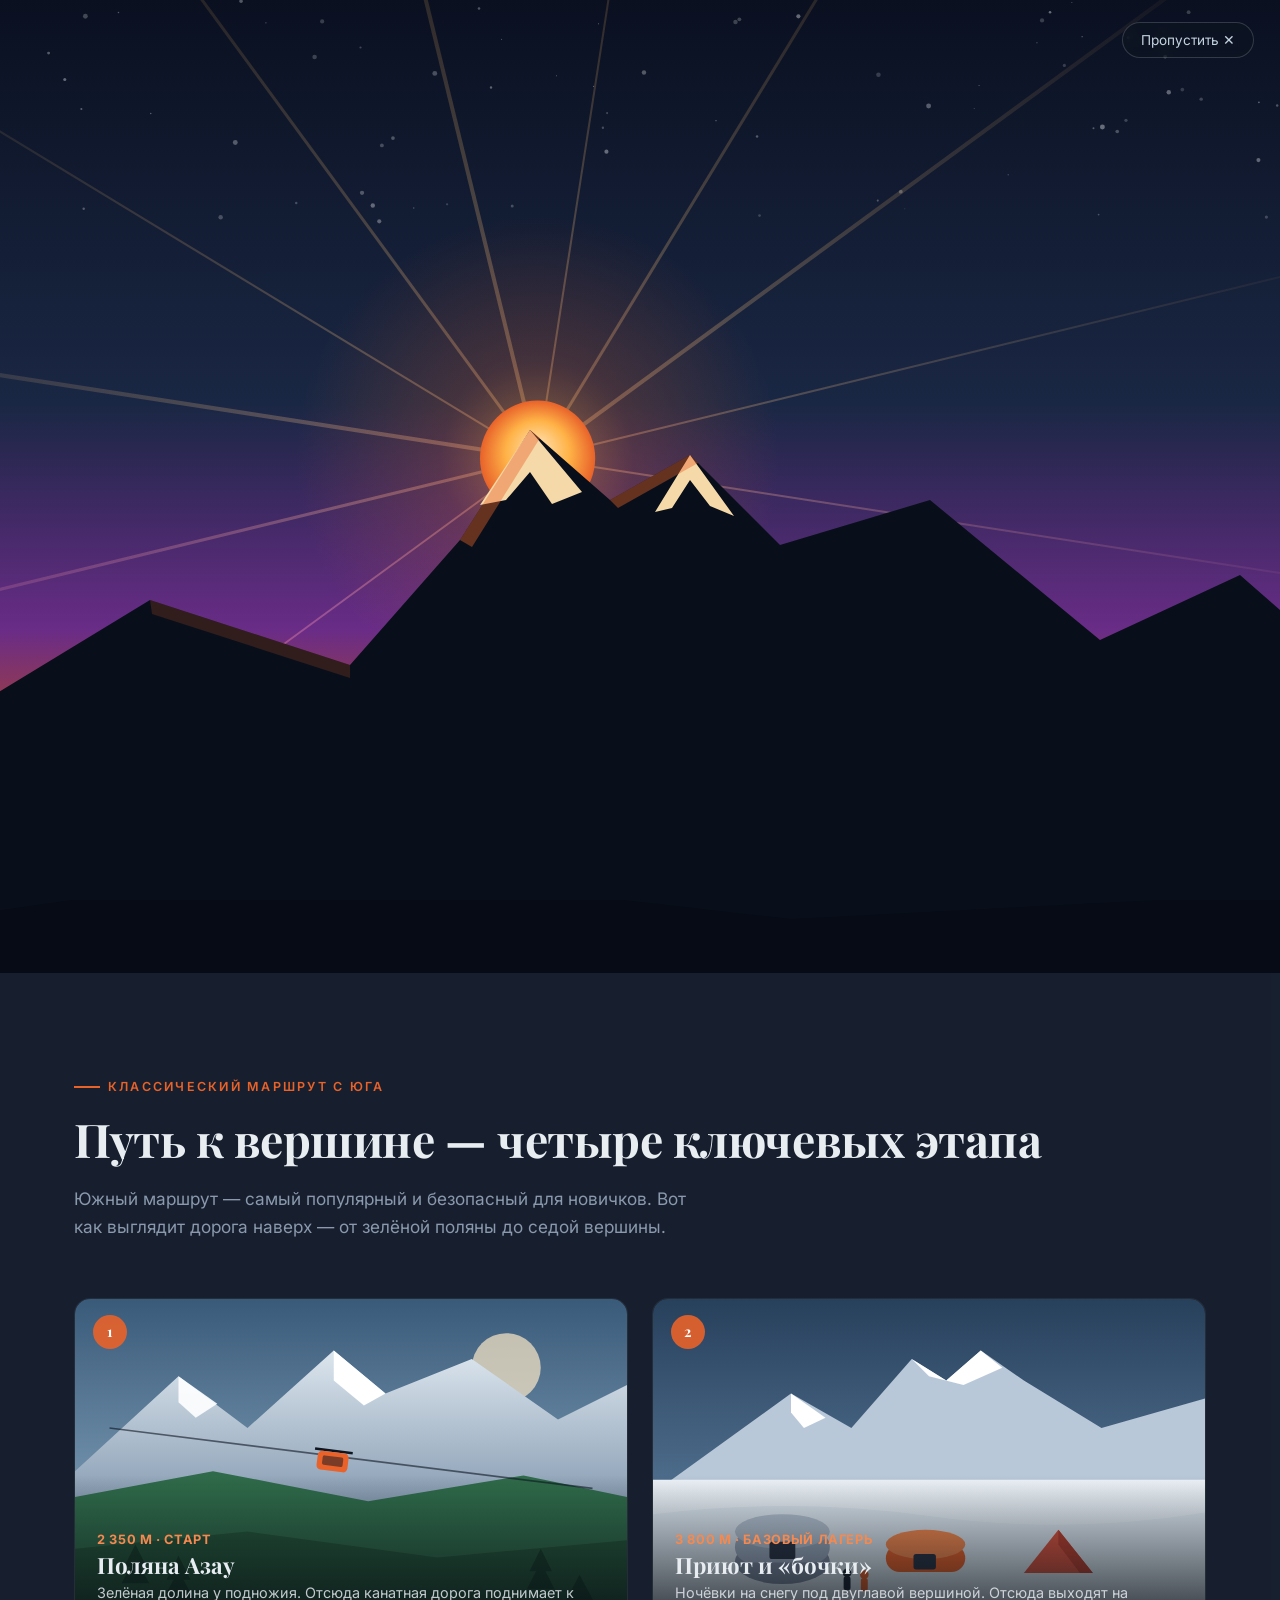
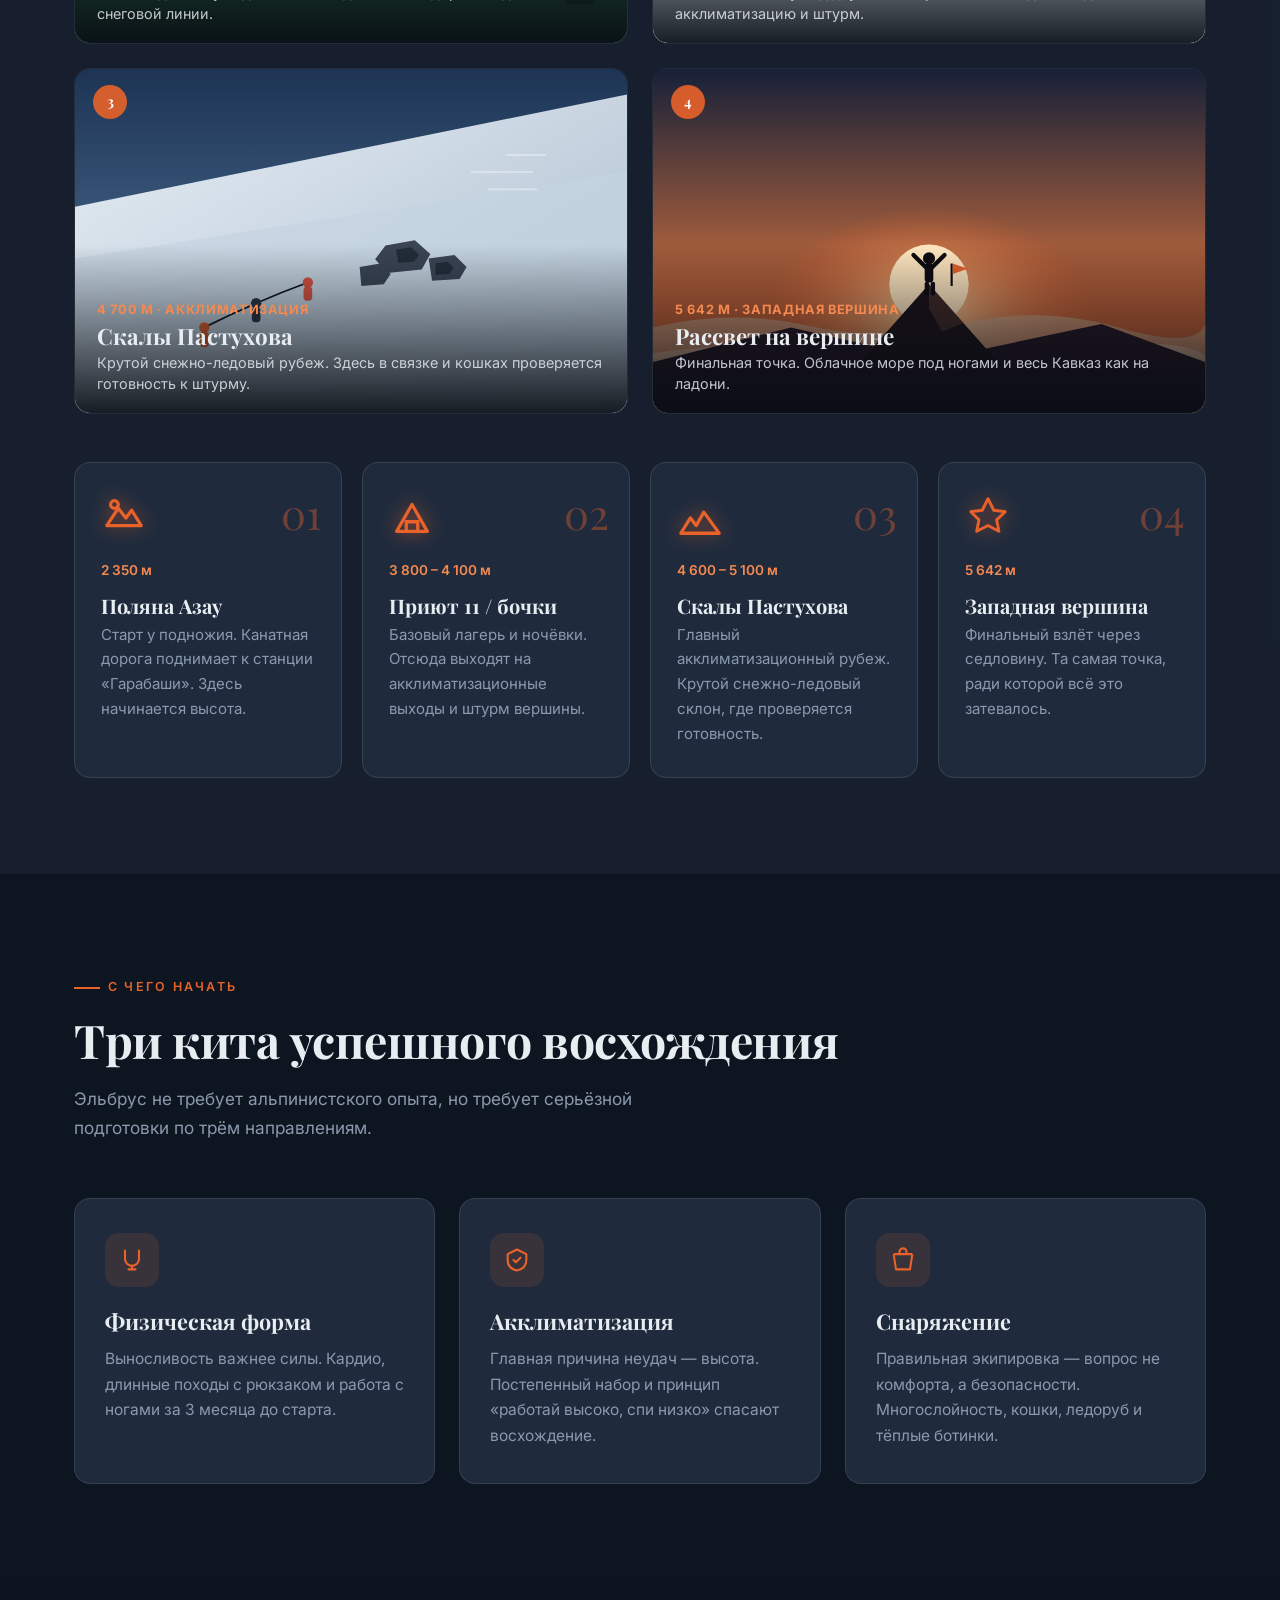
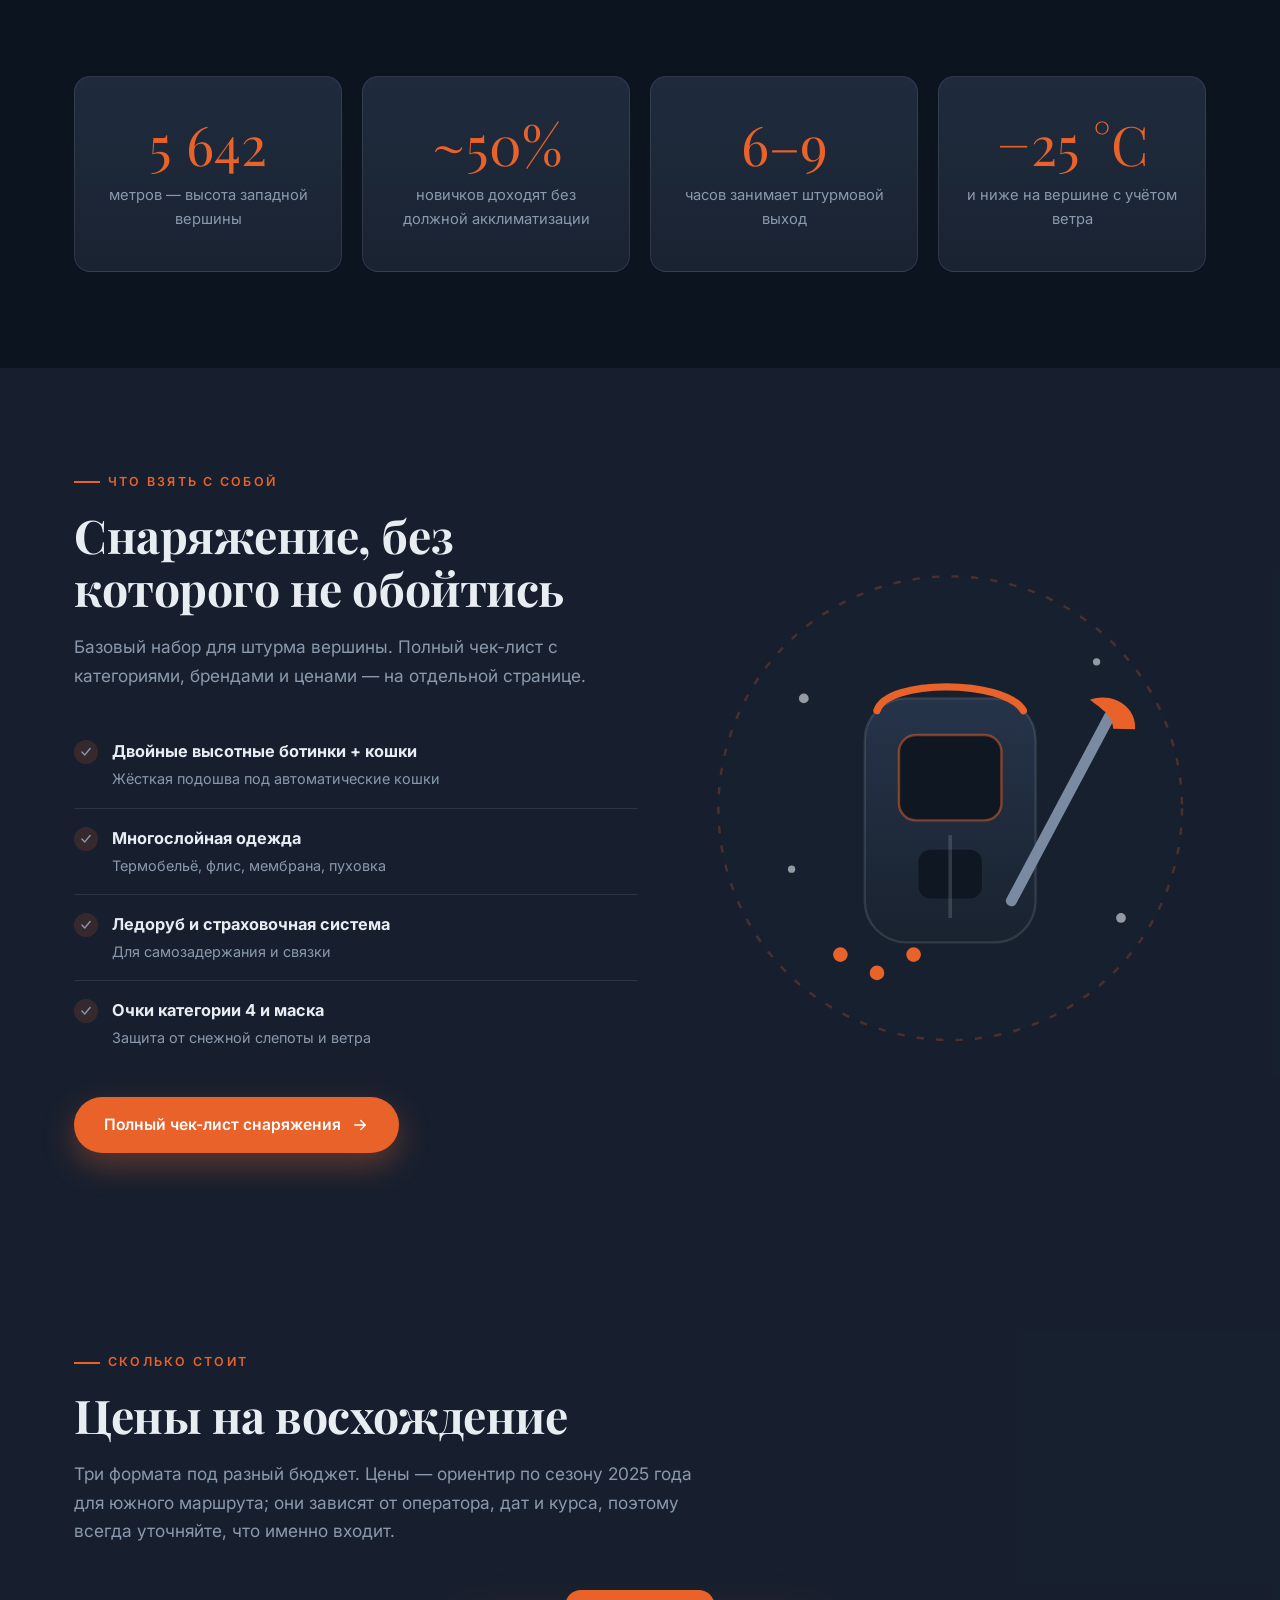
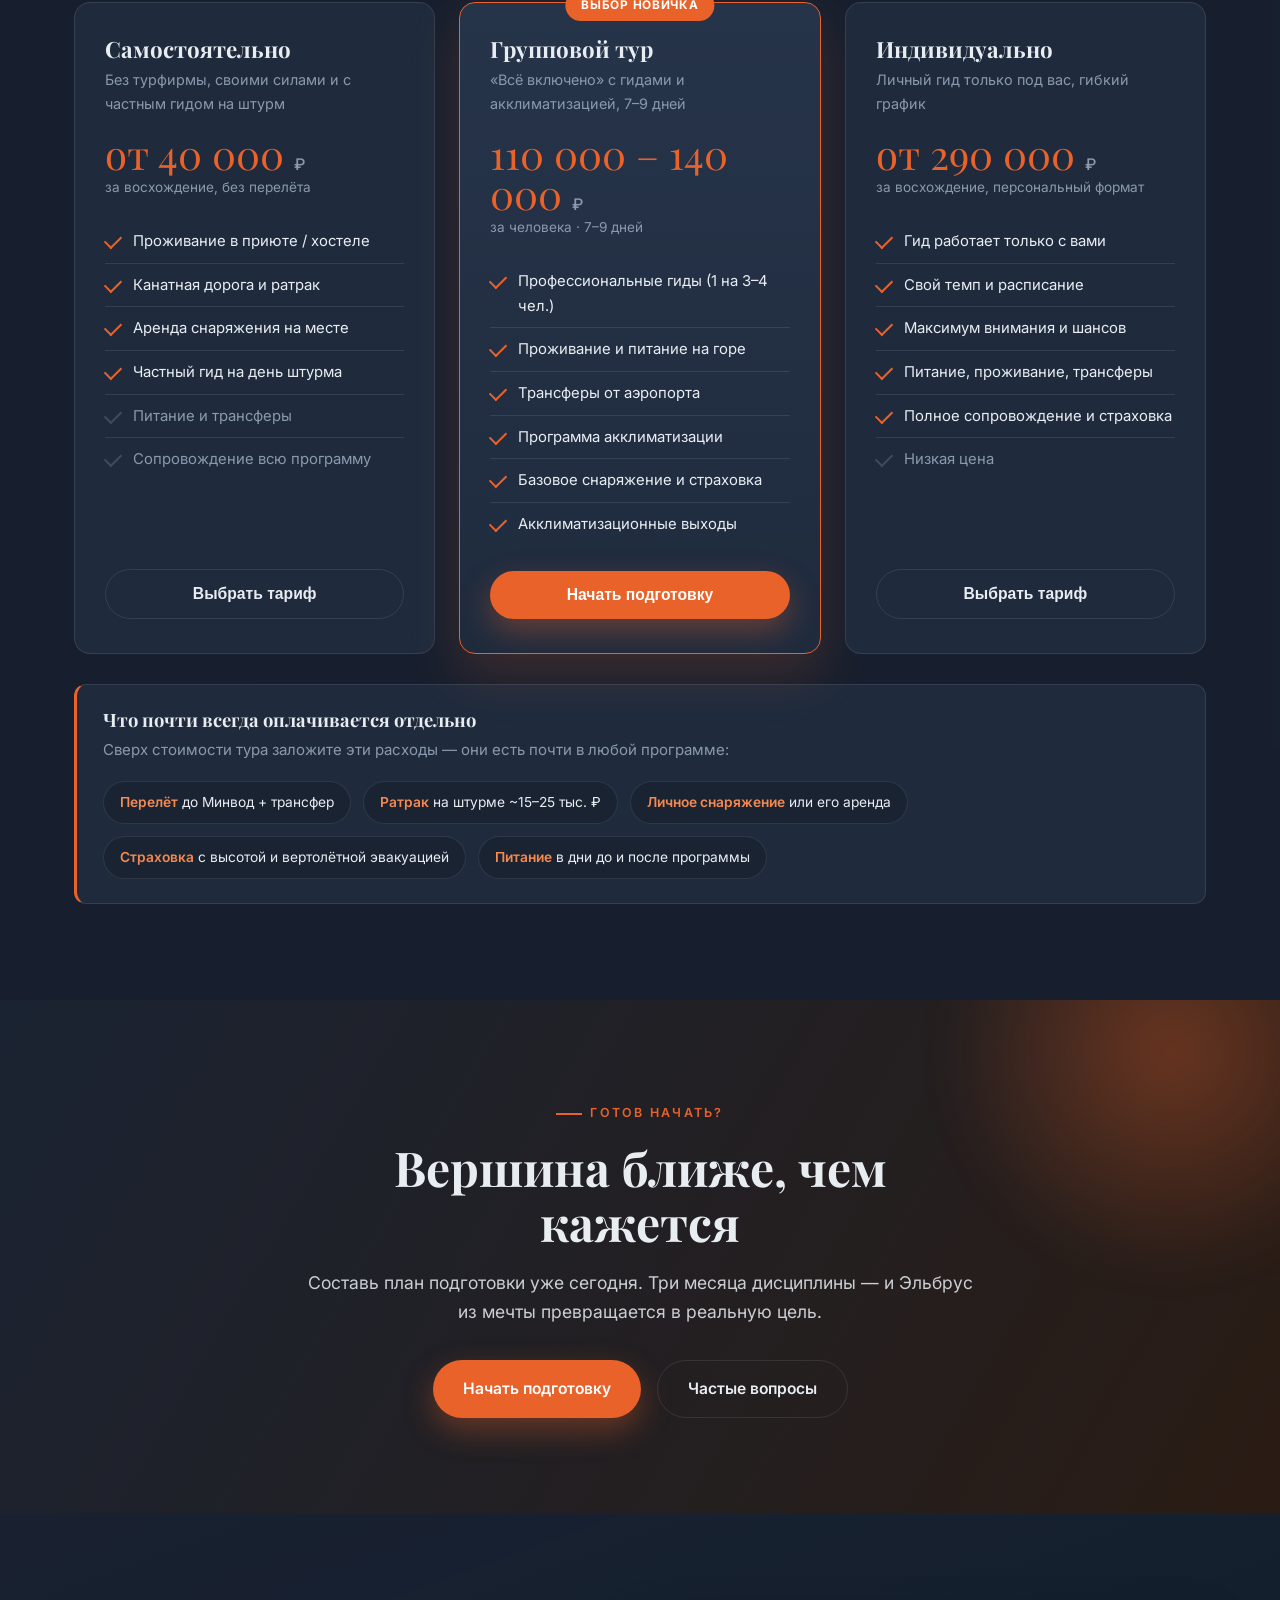
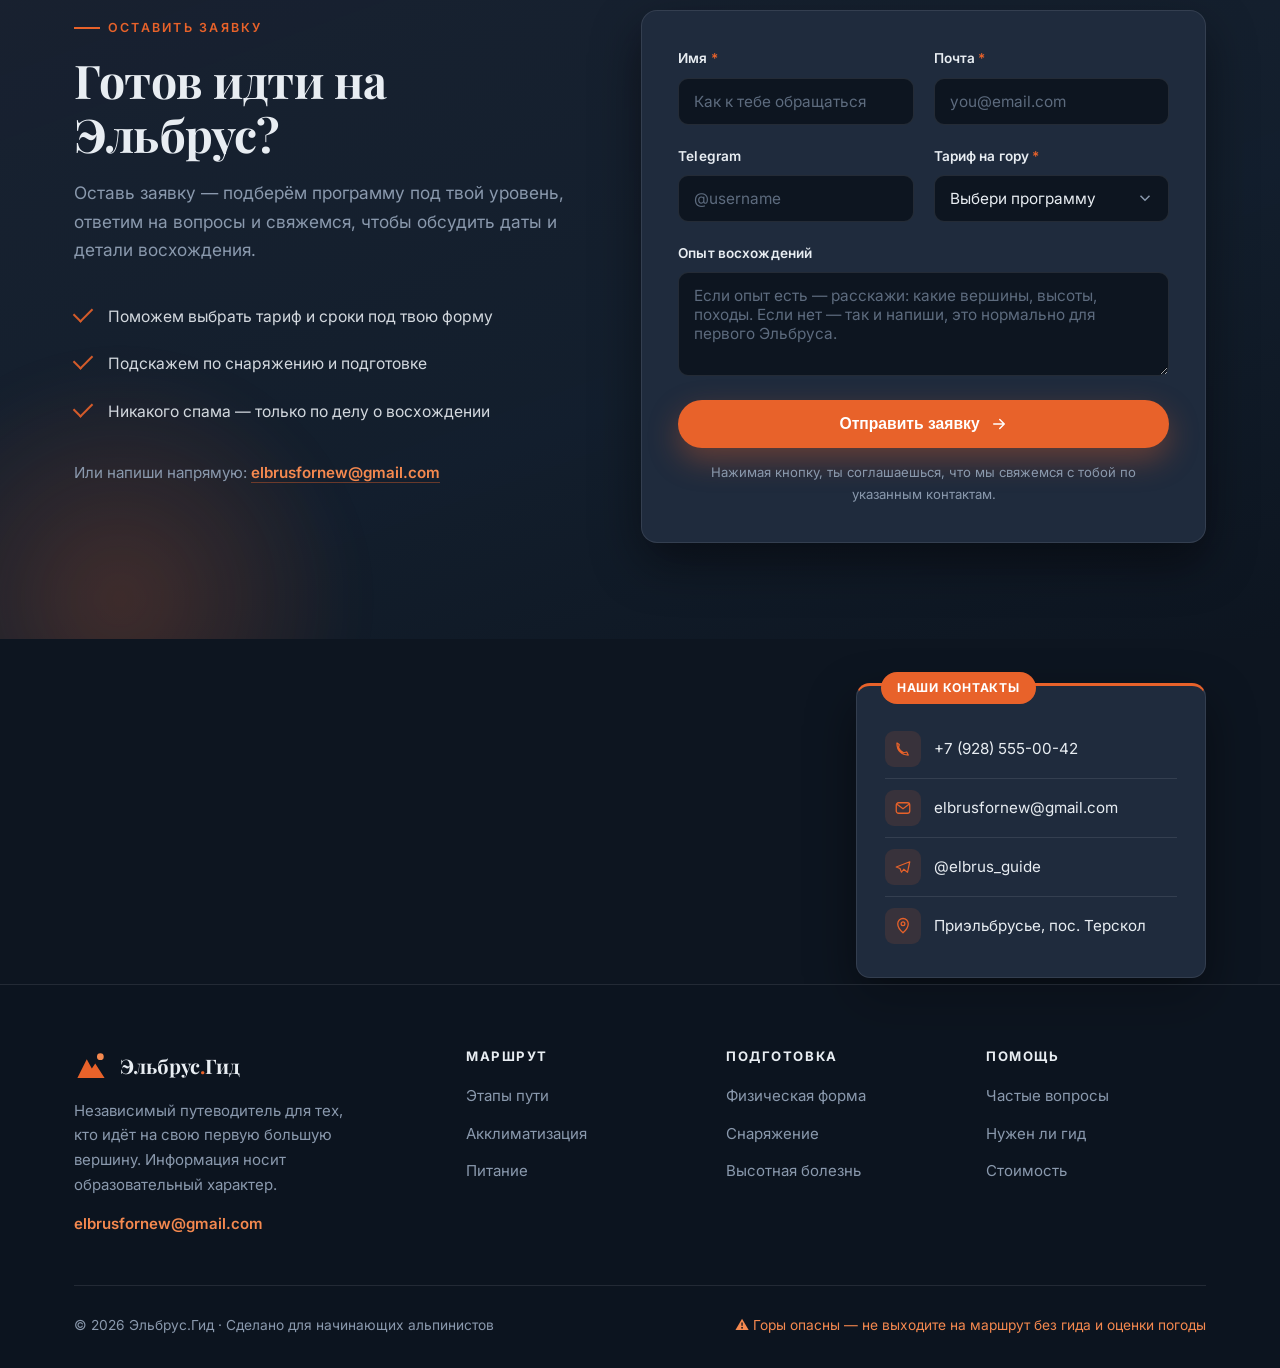
==== index.html @ 247ad5b0 "Add files via upload" ====
<!DOCTYPE html>
<html lang="ru">
<head>
  <meta charset="UTF-8" />
  <meta name="viewport" content="width=device-width, initial-scale=1.0" />
  <title>Восхождение на Эльбрус — гид для начинающих альпинистов</title>
  <meta name="description" content="Полный путеводитель для новичков, планирующих первое восхождение на Эльбрус (5642 м): маршрут, подготовка, снаряжение и ответы на главные вопросы." />
  <link rel="preconnect" href="https://fonts.googleapis.com" />
  <link rel="preconnect" href="https://fonts.gstatic.com" crossorigin />
  <link href="https://fonts.googleapis.com/css2?family=Playfair+Display:wght@600;700;800&family=Inter:wght@400;500;600;700&display=swap" rel="stylesheet" />
  <link rel="stylesheet" href="style.css" />
  <link rel="icon" href="data:image/svg+xml,<svg xmlns='http://www.w3.org/2000/svg' viewBox='0 0 32 32'><polygon points='16,4 28,28 4,28' fill='%23E8622A'/></svg>" />
</head>
<body>

  <!-- ===== NAV ===== -->
  <header class="nav">
    <div class="container nav-inner">
      <a href="index.html" class="brand">
        <svg class="brand-mark" viewBox="0 0 40 40" fill="none" xmlns="http://www.w3.org/2000/svg">
          <path d="M4 34L15 12l6 11 4-6 11 17H4z" fill="#E8622A"/>
          <path d="M15 12l6 11-3.5.5L13 16l2-4z" fill="#fff" fill-opacity=".85"/>
          <circle cx="31" cy="9" r="4" fill="#f5894f"/>
        </svg>
        <span>Эльбрус<b style="color:var(--sunrise)">.</b>Гид</span>
      </a>
      <nav>
        <ul class="nav-links">
          <li><a href="index.html" class="active">Главная</a></li>
          <li><a href="preparation.html">Подготовка</a></li>
          <li><a href="gear.html">Снаряжение</a></li>
          <li><a href="#pricing">Цены</a></li>
          <li><a href="faq.html">Вопросы</a></li>
          <li class="nav-cta"><a href="#apply" class="btn btn-primary">Начать подготовку</a></li>
        </ul>
      </nav>
      <button class="nav-toggle" aria-label="Меню" aria-expanded="false">
        <span></span><span></span><span></span>
      </button>
    </div>
  </header>

  <!-- ===== HERO ===== -->
  <section class="hero">
    <div class="hero-art" aria-hidden="true">
      <!-- финальный кадр интро: та же гора плавно переходит на герой -->
      <svg viewBox="0 0 1440 900" preserveAspectRatio="xMidYMax slice" xmlns="http://www.w3.org/2000/svg">
        <defs>
          <linearGradient id="hSky" x1="0" y1="0" x2="0" y2="1">
            <stop offset="0" stop-color="#0A1020"/>
            <stop offset="0.45" stop-color="#1A2845"/>
            <stop offset="0.70" stop-color="#6B2D8A"/>
            <stop offset="0.86" stop-color="#C44A1A"/>
            <stop offset="1" stop-color="#E8622A"/>
          </linearGradient>
          <radialGradient id="hSun" cx="0.5" cy="0.5" r="0.5">
            <stop offset="0" stop-color="#FFD9A0"/>
            <stop offset="0.45" stop-color="#FFB347"/>
            <stop offset="1" stop-color="#E8622A"/>
          </radialGradient>
          <radialGradient id="hGlow" cx="0.5" cy="0.5" r="0.5">
            <stop offset="0" stop-color="#FFB347" stop-opacity="0.5"/>
            <stop offset="0.5" stop-color="#E8622A" stop-opacity="0.18"/>
            <stop offset="1" stop-color="#E8622A" stop-opacity="0"/>
          </radialGradient>
          <linearGradient id="hGold" x1="0" y1="0" x2="0" y2="1">
            <stop offset="0" stop-color="#FBE6C0"/>
            <stop offset="1" stop-color="#E8A765"/>
          </linearGradient>
        </defs>
        <rect width="1440" height="900" fill="url(#hSky)"/>
        <!-- утренние звёзды -->
        <g fill="#ffffff" opacity="0.5">
          <circle cx="120" cy="70" r="2"/><circle cx="300" cy="120" r="1.5"/><circle cx="520" cy="60" r="2"/>
          <circle cx="900" cy="90" r="1.5"/><circle cx="1100" cy="150" r="2"/><circle cx="1250" cy="80" r="1.5"/>
          <circle cx="760" cy="140" r="1.5"/><circle cx="180" cy="180" r="1.5"/><circle cx="1330" cy="200" r="1.5"/><circle cx="640" cy="100" r="1.5"/>
        </g>
        <!-- свечение и лучи восхода за горой -->
        <circle cx="605" cy="470" r="360" fill="url(#hGlow)"/>
        <g stroke="#FFB347" stroke-opacity="0.16" stroke-width="3">
          <path d="M605 470 L240 60"/><path d="M605 470 L470 -40"/><path d="M605 470 L720 -40"/><path d="M605 470 L980 80"/>
          <path d="M605 470 L120 360"/><path d="M605 470 L1180 300"/><path d="M605 470 L1320 470"/><path d="M605 470 L40 520"/>
        </g>
        <circle cx="605" cy="470" r="92" fill="url(#hSun)"/>
        <!-- силуэт Эльбруса (тот же, что в интро) -->
        <path d="M0 900 L0 740 L230 600 L430 665 L540 540 L610 430 L690 500 L770 455 L860 545 L1010 500 L1180 640 L1320 575 L1440 680 L1440 900 Z" fill="#080F1A"/>
        <!-- золотые снежные шапки (shimmer) -->
        <path class="snowcap" d="M560 505 L610 430 L662 492 L632 504 L610 472 L586 500 Z" fill="url(#hGold)"/>
        <path class="snowcap" d="M735 512 L770 455 L814 516 L790 506 L770 480 L752 508 Z" fill="url(#hGold)"/>
        <!-- оранжевый rim-light на солнечных склонах -->
        <g fill="#E8622A" fill-opacity="0.42">
          <path d="M540 540 L610 430 L620 438 L552 547 Z"/>
          <path d="M690 500 L770 455 L778 463 L698 508 Z"/>
          <path d="M230 600 L430 665 L430 678 L232 614 Z" fill-opacity="0.18"/>
        </g>
        <!-- затемнение переднего плана -->
        <path d="M0 900 L0 860 L420 800 L860 850 L1440 820 L1440 900 Z" fill="#060B14" opacity="0.85"/>
      </svg>
    </div>
    <div class="container">
      <div class="hero-inner reveal">
        <span class="eyebrow">Высочайшая вершина Европы · 5 642 м</span>
        <h1>Твоё первое <span class="accent">восхождение</span> на Эльбрус</h1>
        <p>Пошаговый путеводитель для новичков: от первой тренировки до момента, когда ты стоишь на вершине и встречаешь рассвет над Кавказом.</p>
        <div class="hero-actions">
          <a href="#apply" class="btn btn-primary">
            Начать подготовку
            <svg width="18" height="18" viewBox="0 0 24 24" fill="none"><path d="M5 12h14M13 6l6 6-6 6" stroke="currentColor" stroke-width="2" stroke-linecap="round" stroke-linejoin="round"/></svg>
          </a>
          <a href="#route" class="btn btn-ghost">Изучить маршрут</a>
        </div>
        <div class="hero-meta">
          <div><span data-count="5642">5 642</span><small>метров над уровнем моря</small></div>
          <div><span>~7 дней</span><small>программа с акклиматизацией</small></div>
          <div><span>2 пика</span><small>западный и восточный</small></div>
        </div>
      </div>
    </div>
  </section>

  <!-- ===== ROUTE ===== -->
  <section class="section route" id="route">
    <div class="container">
      <div class="reveal">
        <span class="eyebrow">Классический маршрут с юга</span>
        <h2 class="section-title">Путь к вершине — четыре ключевых этапа</h2>
        <p class="section-lead">Южный маршрут — самый популярный и безопасный для новичков. Вот как выглядит дорога наверх — от зелёной поляны до седой вершины.</p>
      </div>

      <!-- фото маршрута -->
      <div class="gallery">
        <figure class="photo reveal">
          <span class="photo-num">1</span>
          <svg viewBox="0 0 640 400" preserveAspectRatio="xMidYMid slice" role="img" aria-label="Поляна Азау">
            <defs>
              <linearGradient id="az-sky" x1="0" y1="0" x2="0" y2="1"><stop offset="0" stop-color="#3a5a7a"/><stop offset="1" stop-color="#9fc0d4"/></linearGradient>
              <linearGradient id="az-mt" x1="0" y1="0" x2="0" y2="1"><stop offset="0" stop-color="#dce6ee"/><stop offset="1" stop-color="#7d93ab"/></linearGradient>
            </defs>
            <rect width="640" height="400" fill="url(#az-sky)"/>
            <circle cx="500" cy="80" r="40" fill="#fbe8c8" opacity=".7"/>
            <path d="M0 200 L120 90 L200 150 L300 60 L360 110 L460 70 L560 140 L640 100 V260 H0Z" fill="url(#az-mt)"/>
            <path d="M300 60 L360 110 L335 124 L300 95Z" fill="#fff"/>
            <path d="M120 90 L165 122 L140 138 L120 120Z" fill="#fff" opacity=".9"/>
            <path d="M0 230 L160 200 L340 235 L520 205 L640 230 V400 H0Z" fill="#2f6b4a"/>
            <path d="M0 290 L200 270 L420 300 L640 280 V400 H0Z" fill="#245539"/>
            <g fill="#173d29"><path d="M70 300 l16 30 h-32z"/><path d="M70 285 l13 26 h-26z"/><path d="M120 315 l18 34 h-36z"/><path d="M120 298 l14 28 h-28z"/><path d="M540 305 l16 32 h-32z"/><path d="M540 290 l13 26 h-26z"/><path d="M585 320 l18 34 h-36z"/></g>
            <line x1="40" y1="150" x2="600" y2="220" stroke="#0d1520" stroke-width="2" opacity=".6"/>
            <g transform="translate(300,178) rotate(7)"><rect x="-22" y="-3" width="44" height="3" fill="#0d1520"/><rect x="-18" y="0" width="36" height="22" rx="5" fill="#E8622A"/><rect x="-12" y="5" width="24" height="11" rx="2" fill="#0f1722" opacity=".5"/></g>
          </svg>
          <figcaption class="photo-cap"><span class="alt">2 350 м · старт</span><h4>Поляна Азау</h4><p>Зелёная долина у подножия. Отсюда канатная дорога поднимает к снеговой линии.</p></figcaption>
        </figure>

        <figure class="photo reveal">
          <span class="photo-num">2</span>
          <svg viewBox="0 0 640 400" preserveAspectRatio="xMidYMid slice" role="img" aria-label="Приют на снегу">
            <defs>
              <linearGradient id="pr-sky" x1="0" y1="0" x2="0" y2="1"><stop offset="0" stop-color="#27405c"/><stop offset="1" stop-color="#6f93b4"/></linearGradient>
              <linearGradient id="pr-snow" x1="0" y1="0" x2="0" y2="1"><stop offset="0" stop-color="#eef4f9"/><stop offset="1" stop-color="#c2d2e0"/></linearGradient>
            </defs>
            <rect width="640" height="400" fill="url(#pr-sky)"/>
            <path d="M-20 240 L160 110 L230 150 L300 70 L340 95 L380 60 L430 95 L520 150 L660 110 V260 H-20Z" fill="#b9c8d8"/>
            <path d="M300 70 L340 95 L380 60 L405 80 L360 100 L320 90Z" fill="#fff"/>
            <path d="M160 110 L200 138 L175 150 L160 132Z" fill="#fff"/>
            <rect y="210" width="640" height="190" fill="url(#pr-snow)"/>
            <path d="M0 250 Q160 230 320 252 T640 248 V400 H0Z" fill="#dbe6ef"/>
            <g><ellipse cx="150" cy="305" rx="55" ry="26" fill="#7c8a9f"/><rect x="95" y="270" width="110" height="36" rx="18" fill="#9aa9bd"/><ellipse cx="150" cy="270" rx="55" ry="20" fill="#b3c0d0"/><rect x="135" y="282" width="30" height="20" rx="3" fill="#2a3445"/></g>
            <g><rect x="270" y="285" width="92" height="32" rx="16" fill="#E8622A"/><ellipse cx="316" cy="285" rx="46" ry="17" fill="#f5894f"/><rect x="302" y="296" width="26" height="18" rx="3" fill="#2a3445"/></g>
            <path d="M430 318 L470 268 L510 318Z" fill="#d4533f"/><path d="M470 268 L510 318 L495 318 L470 285Z" fill="#b8402f"/>
            <g fill="#1a2433"><circle cx="225" cy="318" r="5"/><rect x="221" y="322" width="8" height="16" rx="3"/></g>
            <g fill="#E8622A"><circle cx="245" cy="320" r="5"/><rect x="241" y="324" width="8" height="15" rx="3"/></g>
          </svg>
          <figcaption class="photo-cap"><span class="alt">3 800 м · базовый лагерь</span><h4>Приют и «бочки»</h4><p>Ночёвки на снегу под двуглавой вершиной. Отсюда выходят на акклиматизацию и штурм.</p></figcaption>
        </figure>

        <figure class="photo reveal">
          <span class="photo-num">3</span>
          <svg viewBox="0 0 640 400" preserveAspectRatio="xMidYMid slice" role="img" aria-label="Скалы Пастухова">
            <defs>
              <linearGradient id="ps-sky" x1="0" y1="0" x2="0" y2="1"><stop offset="0" stop-color="#1d3454"/><stop offset="1" stop-color="#5b80a6"/></linearGradient>
              <linearGradient id="ps-slope" x1="0" y1="0" x2="1" y2="1"><stop offset="0" stop-color="#e7eef5"/><stop offset="1" stop-color="#a9bccd"/></linearGradient>
            </defs>
            <rect width="640" height="400" fill="url(#ps-sky)"/>
            <path d="M0 400 L0 160 L640 30 L640 400Z" fill="url(#ps-slope)"/>
            <path d="M0 400 L0 220 L640 120 L640 400Z" fill="#c5d4e2" opacity=".7"/>
            <g fill="#3a4453"><path d="M360 205 l34 -6 18 16 -10 18 -40 4 -14 -16z"/><path d="M410 220 l30 -4 14 14 -8 14 -32 2z"/><path d="M330 230 l24 -4 12 12 -8 12 -26 2z"/></g>
            <g fill="#222b38"><path d="M372 210 l18 -3 9 9 -6 8 -18 1z"/><path d="M418 226 l14 -2 7 7 -5 7 -16 1z"/></g>
            <g stroke="#0d1520" stroke-width="2" fill="none"><path d="M150 300 Q180 285 210 272 T270 248"/></g>
            <g fill="#E8622A"><circle cx="150" cy="300" r="6"/><rect x="145" y="305" width="10" height="18" rx="4"/></g>
            <g fill="#2a3445"><circle cx="210" cy="272" r="6"/><rect x="205" y="277" width="10" height="17" rx="4"/></g>
            <g fill="#d4533f"><circle cx="270" cy="248" r="6"/><rect x="265" y="253" width="10" height="16" rx="4"/></g>
            <g stroke="#fff" stroke-width="2" opacity=".4" stroke-linecap="round"><path d="M460 120 h70"/><path d="M480 140 h55"/><path d="M500 100 h45"/></g>
          </svg>
          <figcaption class="photo-cap"><span class="alt">4 700 м · акклиматизация</span><h4>Скалы Пастухова</h4><p>Крутой снежно-ледовый рубеж. Здесь в связке и кошках проверяется готовность к штурму.</p></figcaption>
        </figure>

        <figure class="photo reveal">
          <span class="photo-num">4</span>
          <svg viewBox="0 0 640 400" preserveAspectRatio="xMidYMid slice" role="img" aria-label="Вершина на рассвете">
            <defs>
              <linearGradient id="sm-sky" x1="0" y1="0" x2="0" y2="1"><stop offset="0" stop-color="#162038"/><stop offset=".5" stop-color="#9c5a3c"/><stop offset="1" stop-color="#E8622A"/></linearGradient>
              <radialGradient id="sm-sun" cx=".5" cy=".62" r=".4"><stop offset="0" stop-color="#ffd9a0"/><stop offset="1" stop-color="#E8622A" stop-opacity="0"/></radialGradient>
            </defs>
            <rect width="640" height="400" fill="url(#sm-sky)"/>
            <ellipse cx="320" cy="250" rx="240" ry="160" fill="url(#sm-sun)"/>
            <circle cx="320" cy="250" r="46" fill="#ffe6bf"/>
            <path d="M0 300 Q90 278 180 298 T360 296 T540 300 T640 296 V400 H0Z" fill="#cdb39a" opacity=".55"/>
            <path d="M0 330 Q120 312 240 330 T480 328 T640 332 V400 H0Z" fill="#e9d2b6" opacity=".5"/>
            <path d="M0 400 L0 340 L160 300 L300 332 L320 300 L360 330 L520 296 L640 340 V400Z" fill="#241522"/>
            <path d="M240 340 L320 250 L400 340Z" fill="#1a1018"/>
            <path d="M320 250 L360 295 L335 305 L320 278Z" fill="#5a3a2a" opacity=".6"/>
            <g transform="translate(320,250)" fill="#0d0a10"><circle cx="0" cy="-30" r="7"/><rect x="-5" y="-24" width="10" height="22" rx="4"/><path d="M-4 -20 L-18 -34" stroke="#0d0a10" stroke-width="5" stroke-linecap="round"/><path d="M4 -20 L18 -34" stroke="#0d0a10" stroke-width="5" stroke-linecap="round"/><rect x="-5" y="-3" width="5" height="16" rx="2"/><rect x="2" y="-3" width="5" height="16" rx="2"/></g>
            <g transform="translate(345,228)"><rect x="0" y="-2" width="2.5" height="26" fill="#0d0a10"/><path d="M2.5 -2 L20 4 L2.5 10Z" fill="#E8622A"/></g>
          </svg>
          <figcaption class="photo-cap"><span class="alt">5 642 м · западная вершина</span><h4>Рассвет на вершине</h4><p>Финальная точка. Облачное море под ногами и весь Кавказ как на ладони.</p></figcaption>
        </figure>
      </div>

      <div class="stages" style="margin-top:48px">
        <article class="stage reveal">
          <svg class="stage-icon" viewBox="0 0 24 24" fill="none"><path d="M3 17l6-9 4 5 3-4 5 8H3z" stroke="currentColor" stroke-width="1.7" stroke-linejoin="round"/><circle cx="7" cy="6" r="2" stroke="currentColor" stroke-width="1.7"/></svg>
          <span class="alt">2 350 м</span>
          <h3>Поляна Азау</h3>
          <p>Старт у подножия. Канатная дорога поднимает к станции «Гарабаши». Здесь начинается высота.</p>
        </article>
        <article class="stage reveal">
          <svg class="stage-icon" viewBox="0 0 24 24" fill="none"><path d="M4 20l8-14 8 14H4z" stroke="currentColor" stroke-width="1.7" stroke-linejoin="round"/><path d="M9 20v-5h6v5" stroke="currentColor" stroke-width="1.7"/></svg>
          <span class="alt">3 800 – 4 100 м</span>
          <h3>Приют 11 / бочки</h3>
          <p>Базовый лагерь и ночёвки. Отсюда выходят на акклиматизационные выходы и штурм вершины.</p>
        </article>
        <article class="stage reveal">
          <svg class="stage-icon" viewBox="0 0 24 24" fill="none"><path d="M2 21l5-8 3 4 4-7 8 11H2z" stroke="currentColor" stroke-width="1.7" stroke-linejoin="round"/></svg>
          <span class="alt">4 600 – 5 100 м</span>
          <h3>Скалы Пастухова</h3>
          <p>Главный акклиматизационный рубеж. Крутой снежно-ледовый склон, где проверяется готовность.</p>
        </article>
        <article class="stage reveal">
          <svg class="stage-icon" viewBox="0 0 24 24" fill="none"><path d="M12 3l3 6 6 .8-4.5 4.2 1.2 6L12 17l-5.9 3 1.2-6L3 9.8 9 9z" stroke="currentColor" stroke-width="1.5" stroke-linejoin="round"/></svg>
          <span class="alt">5 642 м</span>
          <h3>Западная вершина</h3>
          <p>Финальный взлёт через седловину. Та самая точка, ради которой всё это затевалось.</p>
        </article>
      </div>
    </div>
  </section>

  <!-- ===== PREP CARDS ===== -->
  <section class="section">
    <div class="container">
      <div class="reveal">
        <span class="eyebrow">С чего начать</span>
        <h2 class="section-title">Три кита успешного восхождения</h2>
        <p class="section-lead">Эльбрус не требует альпинистского опыта, но требует серьёзной подготовки по трём направлениям.</p>
      </div>
      <div class="cards">
        <article class="card reveal">
          <div class="card-icon"><svg viewBox="0 0 24 24" fill="none"><path d="M6 4v7a6 6 0 0012 0V4" stroke="currentColor" stroke-width="1.8" stroke-linecap="round"/><path d="M9 20h6M12 17v3" stroke="currentColor" stroke-width="1.8" stroke-linecap="round"/></svg></div>
          <h3>Физическая форма</h3>
          <p>Выносливость важнее силы. Кардио, длинные походы с рюкзаком и работа с ногами за 3 месяца до старта.</p>
        </article>
        <article class="card reveal">
          <div class="card-icon"><svg viewBox="0 0 24 24" fill="none"><path d="M12 3l8 4v5c0 5-3.5 8-8 9-4.5-1-8-4-8-9V7l8-4z" stroke="currentColor" stroke-width="1.8" stroke-linejoin="round"/><path d="M9 12l2 2 4-4" stroke="currentColor" stroke-width="1.8" stroke-linecap="round" stroke-linejoin="round"/></svg></div>
          <h3>Акклиматизация</h3>
          <p>Главная причина неудач — высота. Постепенный набор и принцип «работай высоко, спи низко» спасают восхождение.</p>
        </article>
        <article class="card reveal">
          <div class="card-icon"><svg viewBox="0 0 24 24" fill="none"><path d="M4 7h16M4 7l2 13h12l2-13M9 7V5a3 3 0 016 0v2" stroke="currentColor" stroke-width="1.8" stroke-linejoin="round"/></svg></div>
          <h3>Снаряжение</h3>
          <p>Правильная экипировка — вопрос не комфорта, а безопасности. Многослойность, кошки, ледоруб и тёплые ботинки.</p>
        </article>
      </div>
    </div>
  </section>

  <!-- ===== STATS ===== -->
  <section class="section stats">
    <div class="container">
      <div class="stats-grid">
        <div class="stat reveal"><div class="num" data-count="5642">5 642</div><div class="label">метров — высота западной вершины</div></div>
        <div class="stat reveal"><div class="num">~50%</div><div class="label">новичков доходят без должной акклиматизации</div></div>
        <div class="stat reveal"><div class="num">6–9</div><div class="label">часов занимает штурмовой выход</div></div>
        <div class="stat reveal"><div class="num">−25 °C</div><div class="label">и ниже на вершине с учётом ветра</div></div>
      </div>
    </div>
  </section>

  <!-- ===== GEAR PREVIEW ===== -->
  <section class="section gear">
    <div class="container">
      <div class="gear-wrap">
        <div class="reveal">
          <span class="eyebrow">Что взять с собой</span>
          <h2 class="section-title">Снаряжение, без которого не обойтись</h2>
          <p class="section-lead" style="margin-bottom:32px">Базовый набор для штурма вершины. Полный чек-лист с категориями, брендами и ценами — на отдельной странице.</p>
          <ul class="gear-list">
            <li>
              <span class="gear-check"><svg width="14" height="14" viewBox="0 0 24 24" fill="none"><path d="M5 12l5 5 9-11" stroke="currentColor" stroke-width="2.4" stroke-linecap="round" stroke-linejoin="round"/></svg></span>
              <div><strong>Двойные высотные ботинки + кошки</strong><span>Жёсткая подошва под автоматические кошки</span></div>
            </li>
            <li>
              <span class="gear-check"><svg width="14" height="14" viewBox="0 0 24 24" fill="none"><path d="M5 12l5 5 9-11" stroke="currentColor" stroke-width="2.4" stroke-linecap="round" stroke-linejoin="round"/></svg></span>
              <div><strong>Многослойная одежда</strong><span>Термобельё, флис, мембрана, пуховка</span></div>
            </li>
            <li>
              <span class="gear-check"><svg width="14" height="14" viewBox="0 0 24 24" fill="none"><path d="M5 12l5 5 9-11" stroke="currentColor" stroke-width="2.4" stroke-linecap="round" stroke-linejoin="round"/></svg></span>
              <div><strong>Ледоруб и страховочная система</strong><span>Для самозадержания и связки</span></div>
            </li>
            <li>
              <span class="gear-check"><svg width="14" height="14" viewBox="0 0 24 24" fill="none"><path d="M5 12l5 5 9-11" stroke="currentColor" stroke-width="2.4" stroke-linecap="round" stroke-linejoin="round"/></svg></span>
              <div><strong>Очки категории 4 и маска</strong><span>Защита от снежной слепоты и ветра</span></div>
            </li>
          </ul>
          <a href="gear.html" class="btn btn-primary" style="margin-top:30px">Полный чек-лист снаряжения
            <svg width="18" height="18" viewBox="0 0 24 24" fill="none"><path d="M5 12h14M13 6l6 6-6 6" stroke="currentColor" stroke-width="2" stroke-linecap="round" stroke-linejoin="round"/></svg>
          </a>
        </div>
        <div class="gear-figure reveal" aria-hidden="true">
          <svg viewBox="0 0 420 420" xmlns="http://www.w3.org/2000/svg">
            <defs>
              <linearGradient id="bag" x1="0" y1="0" x2="0" y2="1"><stop offset="0" stop-color="#26344a"/><stop offset="1" stop-color="#19222f"/></linearGradient>
            </defs>
            <circle cx="210" cy="210" r="190" fill="#16202e"/>
            <circle cx="210" cy="210" r="190" fill="none" stroke="rgba(232,98,42,.25)" stroke-width="2" stroke-dasharray="6 10"/>
            <!-- backpack -->
            <rect x="140" y="120" width="140" height="200" rx="34" fill="url(#bag)" stroke="rgba(232,237,242,.12)" stroke-width="2"/>
            <rect x="168" y="150" width="84" height="70" rx="14" fill="#0f1722"/>
            <rect x="168" y="150" width="84" height="70" rx="14" fill="none" stroke="rgba(232,98,42,.5)" stroke-width="2"/>
            <path d="M150 130c8-26 104-26 120 0" fill="none" stroke="#E8622A" stroke-width="6" stroke-linecap="round"/>
            <rect x="184" y="244" width="52" height="40" rx="10" fill="#0f1722"/>
            <line x1="210" y1="232" x2="210" y2="300" stroke="rgba(232,237,242,.15)" stroke-width="3"/>
            <!-- ice axe -->
            <g transform="rotate(28 300 210)">
              <rect x="296" y="120" width="9" height="180" rx="4" fill="#7a8aa0"/>
              <path d="M280 120c12-14 36-14 44 4l-16 8c-6-10-18-10-28-12z" fill="#E8622A"/>
            </g>
            <!-- crampon dots -->
            <g fill="#E8622A">
              <circle cx="120" cy="330" r="6"/><circle cx="150" cy="345" r="6"/><circle cx="180" cy="330" r="6"/>
            </g>
            <!-- snow particles -->
            <g fill="#E8EDF2" opacity=".6"><circle cx="90" cy="120" r="4"/><circle cx="330" cy="90" r="3"/><circle cx="350" cy="300" r="4"/><circle cx="80" cy="260" r="3"/></g>
          </svg>
        </div>
      </div>
    </div>
  </section>

  <!-- ===== PRICING ===== -->
  <section class="section pricing" id="pricing">
    <div class="container">
      <div class="reveal">
        <span class="eyebrow">Сколько стоит</span>
        <h2 class="section-title">Цены на восхождение</h2>
        <p class="section-lead">Три формата под разный бюджет. Цены — ориентир по сезону 2025 года для южного маршрута; они зависят от оператора, дат и курса, поэтому всегда уточняйте, что именно входит.</p>
      </div>
      <div class="plans">
        <div class="plan reveal">
          <h3>Самостоятельно</h3>
          <p class="plan-sub">Без турфирмы, своими силами и с частным гидом на штурм</p>
          <div class="amount">от 40 000 <small>₽</small></div>
          <div class="per">за восхождение, без перелёта</div>
          <ul>
            <li>Проживание в приюте / хостеле</li>
            <li>Канатная дорога и ратрак</li>
            <li>Аренда снаряжения на месте</li>
            <li>Частный гид на день штурма</li>
            <li class="no">Питание и трансферы</li>
            <li class="no">Сопровождение всю программу</li>
          </ul>
          <button type="button" class="btn btn-ghost" style="justify-content:center" data-tariff="Самостоятельно">Выбрать тариф</button>
        </div>

        <div class="plan featured reveal">
          <span class="plan-badge">Выбор новичка</span>
          <h3>Групповой тур</h3>
          <p class="plan-sub">«Всё включено» с гидами и акклиматизацией, 7–9 дней</p>
          <div class="amount">110 000 – 140 000 <small>₽</small></div>
          <div class="per">за человека · 7–9 дней</div>
          <ul>
            <li>Профессиональные гиды (1 на 3–4 чел.)</li>
            <li>Проживание и питание на горе</li>
            <li>Трансферы от аэропорта</li>
            <li>Программа акклиматизации</li>
            <li>Базовое снаряжение и страховка</li>
            <li>Акклиматизационные выходы</li>
          </ul>
          <button type="button" class="btn btn-primary" style="justify-content:center" data-tariff="Групповой тур">Начать подготовку</button>
        </div>

        <div class="plan reveal">
          <h3>Индивидуально</h3>
          <p class="plan-sub">Личный гид только под вас, гибкий график</p>
          <div class="amount">от 290 000 <small>₽</small></div>
          <div class="per">за восхождение, персональный формат</div>
          <ul>
            <li>Гид работает только с вами</li>
            <li>Свой темп и расписание</li>
            <li>Максимум внимания и шансов</li>
            <li>Питание, проживание, трансферы</li>
            <li>Полное сопровождение и страховка</li>
            <li class="no">Низкая цена</li>
          </ul>
          <button type="button" class="btn btn-ghost" style="justify-content:center" data-tariff="Индивидуально">Выбрать тариф</button>
        </div>
      </div>

      <div class="price-note reveal">
        <h3 style="font-size:1.15rem;margin-bottom:8px">Что почти всегда оплачивается отдельно</h3>
        <p>Сверх стоимости тура заложите эти расходы — они есть почти в любой программе:</p>
        <div class="extra-costs">
          <span><b>Перелёт</b> до Минвод + трансфер</span>
          <span><b>Ратрак</b> на штурме ~15–25 тыс. ₽</span>
          <span><b>Личное снаряжение</b> или его аренда</span>
          <span><b>Страховка</b> с высотой и вертолётной эвакуацией</span>
          <span><b>Питание</b> в дни до и после программы</span>
        </div>
      </div>
    </div>
  </section>

  <!-- ===== CTA ===== -->
  <section class="section cta">
    <div class="cta-glow" aria-hidden="true"></div>
    <div class="container">
      <div class="cta-inner reveal">
        <span class="eyebrow" style="justify-content:center">Готов начать?</span>
        <h2>Вершина ближе, чем кажется</h2>
        <p>Составь план подготовки уже сегодня. Три месяца дисциплины — и Эльбрус из мечты превращается в реальную цель.</p>
        <div class="hero-actions" style="justify-content:center">
          <a href="#apply" class="btn btn-primary">Начать подготовку</a>
          <a href="faq.html" class="btn btn-ghost">Частые вопросы</a>
        </div>
      </div>
    </div>
  </section>

  <!-- ===== APPLY FORM ===== -->
  <section class="section apply" id="apply">
    <div class="apply-glow" aria-hidden="true"></div>
    <div class="container">
      <div class="apply-wrap">
        <div class="apply-info reveal">
          <span class="eyebrow">Оставить заявку</span>
          <h2 class="section-title">Готов идти на Эльбрус?</h2>
          <p class="section-lead" style="margin-bottom:0">Оставь заявку — подберём программу под твой уровень, ответим на вопросы и свяжемся, чтобы обсудить даты и детали восхождения.</p>
          <ul class="apply-points">
            <li>Поможем выбрать тариф и сроки под твою форму</li>
            <li>Подскажем по снаряжению и подготовке</li>
            <li>Никакого спама — только по делу о восхождении</li>
          </ul>
          <p class="apply-contact">Или напиши напрямую: <a href="mailto:elbrusfornew@gmail.com">elbrusfornew@gmail.com</a></p>
        </div>

        <form class="apply-form reveal" id="applyForm" novalidate>
          <div class="field">
            <label for="f-name">Имя <span class="req">*</span></label>
            <input id="f-name" name="name" type="text" autocomplete="name" placeholder="Как к тебе обращаться" required />
            <span class="err">Укажи имя</span>
          </div>
          <div class="field">
            <label for="f-email">Почта <span class="req">*</span></label>
            <input id="f-email" name="email" type="email" autocomplete="email" placeholder="you@email.com" required />
            <span class="err">Укажи корректную почту</span>
          </div>
          <div class="field">
            <label for="f-tg">Telegram</label>
            <input id="f-tg" name="telegram" type="text" placeholder="@username" />
            <span class="err">Проверь ник</span>
          </div>
          <div class="field">
            <label for="f-tariff">Тариф на гору <span class="req">*</span></label>
            <select id="f-tariff" name="tariff" required>
              <option value="" disabled selected>Выбери программу</option>
              <option value="Самостоятельно">Самостоятельно — от 40 000 ₽</option>
              <option value="Групповой тур">Групповой тур — 110 000–140 000 ₽</option>
              <option value="Индивидуально">Индивидуально — от 290 000 ₽</option>
              <option value="Пока не решил">Пока не решил — нужна консультация</option>
            </select>
            <span class="err">Выбери тариф</span>
          </div>
          <div class="field field-full">
            <label for="f-exp">Опыт восхождений</label>
            <textarea id="f-exp" name="experience" rows="4" placeholder="Если опыт есть — расскажи: какие вершины, высоты, походы. Если нет — так и напиши, это нормально для первого Эльбруса."></textarea>
          </div>
          <button type="submit" class="btn btn-primary apply-submit">Отправить заявку
            <svg width="18" height="18" viewBox="0 0 24 24" fill="none"><path d="M5 12h14M13 6l6 6-6 6" stroke="currentColor" stroke-width="2" stroke-linecap="round" stroke-linejoin="round"/></svg>
          </button>
          <p class="apply-note">Нажимая кнопку, ты соглашаешься, что мы свяжемся с тобой по указанным контактам.</p>
          <div class="apply-success">
            <div class="ok-mark"><svg width="34" height="34" viewBox="0 0 24 24" fill="none"><path d="M5 12l5 5 9-11" stroke="currentColor" stroke-width="2.4" stroke-linecap="round" stroke-linejoin="round"/></svg></div>
            <h3>Спасибо, <span data-name>друг</span>!</h3>
            <p>Заявка принята. Мы свяжемся с тобой по почте или в Telegram, чтобы обсудить детали восхождения.</p>
          </div>
        </form>
      </div>
    </div>
  </section>

  <!-- ===== CONTACTS (угол внизу) ===== -->
  <div class="contacts-strip">
    <div class="container">
      <aside class="contacts-card reveal" id="contacts">
        <span class="contacts-tab">Наши контакты</span>
        <ul class="contacts-list">
          <li>
            <span class="contacts-ico"><svg width="18" height="18" viewBox="0 0 24 24" fill="none"><path d="M4 5c0 9 6 15 15 15l-2-4-4 1c-3-1-6-4-7-7l1-4-3-2z" stroke="currentColor" stroke-width="1.7" stroke-linejoin="round"/></svg></span>
            <a href="tel:+79285550042">+7 (928) 555-00-42</a>
          </li>
          <li>
            <span class="contacts-ico"><svg width="18" height="18" viewBox="0 0 24 24" fill="none"><rect x="3" y="5" width="18" height="14" rx="3" stroke="currentColor" stroke-width="1.7"/><path d="M4 7l8 6 8-6" stroke="currentColor" stroke-width="1.7"/></svg></span>
            <a href="mailto:elbrusfornew@gmail.com">elbrusfornew@gmail.com</a>
          </li>
          <li>
            <span class="contacts-ico"><svg width="18" height="18" viewBox="0 0 24 24" fill="none"><path d="M21 5L3 12l5 2 2 5 3-4 5 4 3-14z" stroke="currentColor" stroke-width="1.6" stroke-linejoin="round"/></svg></span>
            <a href="https://t.me/elbrus_guide" target="_blank" rel="noopener">@elbrus_guide</a>
          </li>
          <li>
            <span class="contacts-ico"><svg width="18" height="18" viewBox="0 0 24 24" fill="none"><path d="M12 21s7-6 7-12a7 7 0 10-14 0c0 6 7 12 7 12z" stroke="currentColor" stroke-width="1.7" stroke-linejoin="round"/><circle cx="12" cy="9" r="2.5" stroke="currentColor" stroke-width="1.7"/></svg></span>
            <span class="contacts-text">Приэльбрусье, пос. Терскол</span>
          </li>
        </ul>
      </aside>
    </div>
  </div>

  <!-- ===== FOOTER ===== -->
  <footer class="footer">
    <div class="container">
      <div class="footer-grid">
        <div class="footer-brand">
          <a href="index.html" class="brand">
            <svg class="brand-mark" viewBox="0 0 40 40" fill="none"><path d="M4 34L15 12l6 11 4-6 11 17H4z" fill="#E8622A"/><circle cx="31" cy="9" r="4" fill="#f5894f"/></svg>
            <span>Эльбрус<b style="color:var(--sunrise)">.</b>Гид</span>
          </a>
          <p>Независимый путеводитель для тех, кто идёт на свою первую большую вершину. Информация носит образовательный характер.</p>
          <a class="footer-mail" href="mailto:elbrusfornew@gmail.com">elbrusfornew@gmail.com</a>
        </div>
        <div>
          <h4>Маршрут</h4>
          <ul>
            <li><a href="index.html#route">Этапы пути</a></li>
            <li><a href="preparation.html">Акклиматизация</a></li>
            <li><a href="preparation.html#nutrition">Питание</a></li>
          </ul>
        </div>
        <div>
          <h4>Подготовка</h4>
          <ul>
            <li><a href="preparation.html">Физическая форма</a></li>
            <li><a href="gear.html">Снаряжение</a></li>
            <li><a href="preparation.html#ams">Высотная болезнь</a></li>
          </ul>
        </div>
        <div>
          <h4>Помощь</h4>
          <ul>
            <li><a href="faq.html">Частые вопросы</a></li>
            <li><a href="faq.html">Нужен ли гид</a></li>
            <li><a href="faq.html">Стоимость</a></li>
          </ul>
        </div>
      </div>
      <div class="footer-bottom">
        <span>© <span data-year>2026</span> Эльбрус.Гид · Сделано для начинающих альпинистов</span>
        <span class="warn">⚠ Горы опасны — не выходите на маршрут без гида и оценки погоды</span>
      </div>
    </div>
  </footer>

  <script src="intro.js"></script>
  <script src="snow.js"></script>
  <script src="animations.js"></script>
</body>
</html>
---- style.css ----
/* ============================================
   Восхождение на Эльбрус — общие стили
   Палитра: сталь #1A2332, глубокий #0D1520,
   рассвет #E8622A, ледниковый белый #E8EDF2
   ============================================ */

:root {
  --steel: #1A2332;
  --deep: #0D1520;
  --sunrise: #E8622A;
  --sunrise-soft: #f5894f;
  --ice: #E8EDF2;
  --muted: #8a99ad;
  --line: rgba(232, 237, 242, 0.10);
  --card: #1f2b3d;
  --card-hover: #25344a;
  --radius: 16px;
  --maxw: 1180px;
  --font-head: "Playfair Display", Georgia, serif;
  --font-body: "Inter", -apple-system, BlinkMacSystemFont, "Segoe UI", sans-serif;
  --shadow: 0 20px 50px rgba(0, 0, 0, 0.45);
}

* { margin: 0; padding: 0; box-sizing: border-box; }

html { scroll-behavior: smooth; }

body {
  font-family: var(--font-body);
  background: var(--deep);
  color: var(--ice);
  line-height: 1.65;
  -webkit-font-smoothing: antialiased;
  overflow-x: hidden;
}

h1, h2, h3, h4 { font-family: var(--font-head); font-weight: 700; line-height: 1.15; }

a { color: inherit; text-decoration: none; }

img, svg { max-width: 100%; display: block; }

.container {
  width: 100%;
  max-width: var(--maxw);
  margin: 0 auto;
  padding: 0 24px;
}

.section { padding: 96px 0; }

.eyebrow {
  display: inline-flex;
  align-items: center;
  gap: 8px;
  font-size: 0.78rem;
  letter-spacing: 0.18em;
  text-transform: uppercase;
  color: var(--sunrise);
  font-weight: 600;
  margin-bottom: 16px;
}
.eyebrow::before {
  content: "";
  width: 26px;
  height: 2px;
  background: var(--sunrise);
}

.section-title {
  font-size: clamp(1.9rem, 4vw, 2.9rem);
  margin-bottom: 18px;
  letter-spacing: -0.01em;
}

.section-lead {
  color: var(--muted);
  font-size: 1.08rem;
  max-width: 620px;
  margin-bottom: 56px;
}

/* ---------- Buttons ---------- */
.btn {
  display: inline-flex;
  align-items: center;
  gap: 10px;
  padding: 15px 30px;
  border-radius: 50px;
  font-weight: 600;
  font-size: 0.98rem;
  cursor: pointer;
  border: none;
  transition: transform 0.2s ease, box-shadow 0.2s ease, background 0.2s ease;
}
.btn-primary {
  background: var(--sunrise);
  color: #fff;
  box-shadow: 0 12px 30px rgba(232, 98, 42, 0.35);
}
.btn-primary:hover { transform: translateY(-3px); box-shadow: 0 18px 40px rgba(232, 98, 42, 0.5); }
.btn-ghost {
  background: transparent;
  color: var(--ice);
  border: 1px solid var(--line);
}
.btn-ghost:hover { border-color: var(--sunrise); color: var(--sunrise-soft); }

/* ---------- Navigation ---------- */
.nav {
  position: sticky;
  top: 0;
  z-index: 100;
  background: rgba(13, 21, 32, 0.82);
  backdrop-filter: blur(14px);
  border-bottom: 1px solid var(--line);
}
.nav-inner {
  display: flex;
  align-items: center;
  justify-content: space-between;
  height: 72px;
}
.brand {
  display: flex;
  align-items: center;
  gap: 12px;
  font-family: var(--font-head);
  font-size: 1.25rem;
  font-weight: 700;
}
.brand-mark { width: 34px; height: 34px; flex-shrink: 0; }
.nav-links {
  display: flex;
  align-items: center;
  gap: 34px;
  list-style: none;
}
.nav-links a {
  font-size: 0.95rem;
  color: var(--ice);
  opacity: 0.82;
  transition: opacity 0.2s, color 0.2s;
  position: relative;
}
.nav-links a:hover, .nav-links a.active { opacity: 1; color: var(--sunrise-soft); }
.nav-links a.active::after {
  content: "";
  position: absolute;
  left: 0; right: 0; bottom: -6px;
  height: 2px;
  background: var(--sunrise);
}
.nav-cta { margin-left: 8px; }

.nav-toggle {
  display: none;
  flex-direction: column;
  gap: 5px;
  background: none;
  border: none;
  cursor: pointer;
  padding: 8px;
}
.nav-toggle span {
  width: 24px; height: 2px;
  background: var(--ice);
  transition: 0.3s;
}
.nav-toggle.open span:nth-child(1) { transform: translateY(7px) rotate(45deg); }
.nav-toggle.open span:nth-child(2) { opacity: 0; }
.nav-toggle.open span:nth-child(3) { transform: translateY(-7px) rotate(-45deg); }

/* ---------- Hero ---------- */
.hero {
  position: relative;
  min-height: 92vh;
  display: flex;
  align-items: center;
  overflow: hidden;
  background: linear-gradient(180deg, #0D1520 0%, #16202f 55%, #1A2332 100%);
}
.hero-art {
  position: absolute;
  inset: 0;
  width: 100%;
  height: 100%;
  z-index: 0;
}
.hero-art svg { width: 100%; height: 100%; }
.hero-inner {
  position: relative;
  z-index: 2;
  max-width: 660px;
  padding: 80px 0;
}
.hero h1 {
  font-size: clamp(2.6rem, 6.5vw, 4.6rem);
  letter-spacing: -0.02em;
  margin-bottom: 22px;
}
.hero h1 .accent { color: var(--sunrise); }
.hero p {
  font-size: 1.18rem;
  color: var(--ice);
  opacity: 0.86;
  max-width: 540px;
  margin-bottom: 36px;
}
.hero-actions { display: flex; gap: 16px; flex-wrap: wrap; }
.hero-meta {
  display: flex;
  gap: 40px;
  margin-top: 56px;
  flex-wrap: wrap;
}
.hero-meta div span {
  display: block;
  font-family: var(--font-head);
  font-size: 2rem;
  color: var(--sunrise-soft);
}
.hero-meta div small { color: var(--muted); font-size: 0.85rem; }

/* ---------- Route / Stages ---------- */
.route { background: var(--steel); }
.stages {
  display: grid;
  grid-template-columns: repeat(4, 1fr);
  gap: 20px;
  counter-reset: stage;
}
.stage {
  background: var(--card);
  border: 1px solid var(--line);
  border-radius: var(--radius);
  padding: 30px 26px;
  position: relative;
  overflow: hidden;
  transition: transform 0.25s, border-color 0.25s;
}
.stage:hover { transform: translateY(-6px); border-color: rgba(232, 98, 42, 0.5); }
.stage::before {
  counter-increment: stage;
  content: "0" counter(stage);
  position: absolute;
  top: 16px; right: 20px;
  font-family: var(--font-head);
  font-size: 2.6rem;
  color: rgba(232, 98, 42, 0.18);
}
.stage-icon { width: 46px; height: 46px; margin-bottom: 20px; color: var(--sunrise); }
.stage h3 { font-size: 1.25rem; margin-bottom: 6px; }
.stage .alt { color: var(--sunrise-soft); font-size: 0.85rem; font-weight: 600; margin-bottom: 12px; display: block; }
.stage p { color: var(--muted); font-size: 0.94rem; }

/* ---------- Prep cards ---------- */
.cards {
  display: grid;
  grid-template-columns: repeat(3, 1fr);
  gap: 24px;
}
.card {
  background: var(--card);
  border: 1px solid var(--line);
  border-radius: var(--radius);
  padding: 34px 30px;
  transition: transform 0.25s, background 0.25s;
}
.card:hover { transform: translateY(-6px); background: var(--card-hover); }
.card-icon {
  width: 54px; height: 54px;
  border-radius: 14px;
  background: rgba(232, 98, 42, 0.12);
  display: flex; align-items: center; justify-content: center;
  color: var(--sunrise);
  margin-bottom: 22px;
}
.card-icon svg { width: 28px; height: 28px; }
.card h3 { font-size: 1.35rem; margin-bottom: 12px; }
.card p { color: var(--muted); font-size: 0.97rem; }

/* ---------- Stats ---------- */
.stats { background: var(--deep); }
.stats-grid {
  display: grid;
  grid-template-columns: repeat(4, 1fr);
  gap: 20px;
}
.stat {
  text-align: center;
  padding: 40px 20px;
  border: 1px solid var(--line);
  border-radius: var(--radius);
  background: linear-gradient(180deg, var(--card) 0%, var(--steel) 100%);
}
.stat .num {
  font-family: var(--font-head);
  font-size: clamp(2.4rem, 5vw, 3.4rem);
  color: var(--sunrise);
  line-height: 1;
}
.stat .label { color: var(--muted); margin-top: 12px; font-size: 0.92rem; }

/* ---------- Gear preview list ---------- */
.gear { background: var(--steel); }
.gear-wrap { display: grid; grid-template-columns: 1.1fr 1fr; gap: 56px; align-items: center; }
.gear-list { list-style: none; }
.gear-list li {
  display: flex;
  align-items: flex-start;
  gap: 14px;
  padding: 16px 0;
  border-bottom: 1px solid var(--line);
}
.gear-list li:last-child { border-bottom: none; }
.gear-check {
  width: 24px; height: 24px;
  flex-shrink: 0;
  border-radius: 50%;
  background: rgba(232, 98, 42, 0.15);
  color: var(--sunrise);
  display: flex; align-items: center; justify-content: center;
  margin-top: 2px;
}
.gear-list strong { display: block; font-size: 1.02rem; }
.gear-list span { color: var(--muted); font-size: 0.9rem; }
.gear-figure svg { width: 100%; height: auto; }

/* ---------- CTA ---------- */
.cta {
  background: linear-gradient(120deg, #1A2332 0%, #2a1c14 100%);
  position: relative;
  overflow: hidden;
}
.cta-inner {
  text-align: center;
  max-width: 680px;
  margin: 0 auto;
  position: relative;
  z-index: 2;
}
.cta h2 { font-size: clamp(2rem, 4.5vw, 3rem); margin-bottom: 18px; }
.cta p { color: var(--ice); opacity: 0.85; font-size: 1.1rem; margin-bottom: 34px; }
.cta-glow {
  position: absolute;
  width: 460px; height: 460px;
  background: radial-gradient(circle, rgba(232, 98, 42, 0.35) 0%, transparent 70%);
  top: -180px; right: -120px;
  filter: blur(20px);
}

/* ---------- Footer ---------- */
.footer {
  background: var(--deep);
  border-top: 1px solid var(--line);
  padding: 64px 0 32px;
}
.footer-grid {
  display: grid;
  grid-template-columns: 1.6fr 1fr 1fr 1fr;
  gap: 40px;
  margin-bottom: 48px;
}
.footer-brand p { color: var(--muted); margin-top: 16px; max-width: 280px; font-size: 0.94rem; }
.footer h4 { font-family: var(--font-body); font-size: 0.82rem; text-transform: uppercase; letter-spacing: 0.12em; color: var(--ice); margin-bottom: 18px; }
.footer ul { list-style: none; }
.footer ul li { margin-bottom: 11px; }
.footer ul a { color: var(--muted); font-size: 0.94rem; transition: color 0.2s; }
.footer ul a:hover { color: var(--sunrise-soft); }
.footer-bottom {
  display: flex;
  justify-content: space-between;
  align-items: center;
  padding-top: 28px;
  border-top: 1px solid var(--line);
  color: var(--muted);
  font-size: 0.86rem;
  flex-wrap: wrap;
  gap: 12px;
}
.footer-bottom .warn { color: var(--sunrise-soft); }

/* ---------- Page header (inner pages) ---------- */
.page-head {
  background: linear-gradient(180deg, var(--deep) 0%, var(--steel) 100%);
  padding: 72px 0 64px;
  position: relative;
  overflow: hidden;
  border-bottom: 1px solid var(--line);
}
.page-head-art {
  position: absolute;
  right: 0; bottom: 0;
  width: 42%;
  max-width: 520px;
  opacity: 0.5;
  z-index: 0;
}
.page-head .container { position: relative; z-index: 2; }
.page-head h1 { font-size: clamp(2.2rem, 5vw, 3.4rem); margin-bottom: 16px; max-width: 720px; }
.page-head p { color: var(--muted); font-size: 1.12rem; max-width: 560px; }
.breadcrumb { color: var(--muted); font-size: 0.88rem; margin-bottom: 22px; }
.breadcrumb a:hover { color: var(--sunrise-soft); }

/* ---------- Timeline (preparation) ---------- */
.timeline { position: relative; margin-top: 20px; }
.timeline::before {
  content: "";
  position: absolute;
  left: 26px; top: 8px; bottom: 8px;
  width: 2px;
  background: var(--line);
}
.tl-item { position: relative; padding-left: 76px; padding-bottom: 44px; }
.tl-item:last-child { padding-bottom: 0; }
.tl-dot {
  position: absolute;
  left: 14px; top: 2px;
  width: 26px; height: 26px;
  border-radius: 50%;
  background: var(--sunrise);
  display: flex; align-items: center; justify-content: center;
  font-weight: 700; font-size: 0.8rem; color: #fff;
  box-shadow: 0 0 0 6px rgba(232, 98, 42, 0.12);
}
.tl-item h3 { font-size: 1.4rem; margin-bottom: 6px; }
.tl-item .tl-tag { color: var(--sunrise-soft); font-size: 0.85rem; font-weight: 600; }
.tl-item p { color: var(--muted); margin: 10px 0; }
.tl-item ul { list-style: none; margin-top: 8px; }
.tl-item ul li { padding: 6px 0 6px 24px; position: relative; color: var(--ice); opacity: 0.9; font-size: 0.96rem; }
.tl-item ul li::before {
  content: "";
  position: absolute;
  left: 0; top: 14px;
  width: 8px; height: 8px;
  border-radius: 50%;
  background: var(--sunrise);
}

/* ---------- Info blocks ---------- */
.info-grid { display: grid; grid-template-columns: repeat(2, 1fr); gap: 24px; }
.info {
  background: var(--card);
  border: 1px solid var(--line);
  border-left: 3px solid var(--sunrise);
  border-radius: 12px;
  padding: 28px;
}
.info h3 { font-size: 1.2rem; margin-bottom: 10px; }
.info p { color: var(--muted); font-size: 0.96rem; }
.info ul { list-style: none; margin-top: 10px; }
.info ul li { padding: 5px 0 5px 22px; position: relative; color: var(--ice); opacity: 0.9; font-size: 0.94rem; }
.info ul li::before { content: "→"; position: absolute; left: 0; color: var(--sunrise); }

/* symptom severity */
.sev { display: inline-block; font-size: 0.72rem; font-weight: 700; padding: 3px 10px; border-radius: 20px; text-transform: uppercase; letter-spacing: 0.05em; }
.sev-mild { background: rgba(232, 98, 42, 0.15); color: var(--sunrise-soft); }
.sev-danger { background: rgba(220, 60, 50, 0.18); color: #ff7a6e; }

/* ---------- Gear page checklist ---------- */
.gear-cat {
  background: var(--card);
  border: 1px solid var(--line);
  border-radius: var(--radius);
  padding: 32px;
  margin-bottom: 28px;
}
.gear-cat-head {
  display: flex;
  align-items: center;
  gap: 16px;
  margin-bottom: 24px;
  padding-bottom: 20px;
  border-bottom: 1px solid var(--line);
}
.gear-cat-icon {
  width: 50px; height: 50px;
  border-radius: 12px;
  background: rgba(232, 98, 42, 0.12);
  color: var(--sunrise);
  display: flex; align-items: center; justify-content: center;
  flex-shrink: 0;
}
.gear-cat-head h3 { font-size: 1.5rem; }
.gear-cat-head p { color: var(--muted); font-size: 0.9rem; }
.gear-items { display: grid; grid-template-columns: repeat(2, 1fr); gap: 4px 32px; }
.gear-item {
  display: flex;
  align-items: flex-start;
  gap: 13px;
  padding: 13px 0;
  border-bottom: 1px solid var(--line);
}
.gear-item:last-child, .gear-item:nth-last-child(2):nth-child(odd) { border-bottom: none; }
.gear-item .tick {
  width: 22px; height: 22px; flex-shrink: 0; margin-top: 2px;
  border-radius: 6px;
  border: 1.5px solid var(--sunrise);
  color: var(--sunrise);
  display: flex; align-items: center; justify-content: center;
}
.gear-item strong { display: block; font-size: 0.98rem; font-weight: 600; }
.gear-item span { color: var(--muted); font-size: 0.86rem; }
.price { font-size: 0.78rem; font-weight: 700; padding: 2px 9px; border-radius: 20px; margin-left: auto; white-space: nowrap; align-self: center; }
.price-budget { background: rgba(90, 170, 120, 0.15); color: #7fd4a0; }
.price-mid { background: rgba(232, 98, 42, 0.15); color: var(--sunrise-soft); }
.price-top { background: rgba(120, 140, 230, 0.15); color: #9aa9f0; }

.brands {
  background: var(--card);
  border: 1px solid var(--line);
  border-radius: var(--radius);
  padding: 32px;
}
.brand-tags { display: flex; flex-wrap: wrap; gap: 12px; margin-top: 18px; }
.brand-tag {
  padding: 9px 18px;
  background: var(--steel);
  border: 1px solid var(--line);
  border-radius: 50px;
  font-size: 0.9rem;
  color: var(--ice);
}
.brand-tag b { color: var(--sunrise-soft); font-weight: 600; }

/* ---------- FAQ accordion ---------- */
.faq-list { max-width: 820px; margin: 0 auto; }
.faq-item {
  background: var(--card);
  border: 1px solid var(--line);
  border-radius: 14px;
  margin-bottom: 14px;
  overflow: hidden;
  transition: border-color 0.2s;
}
.faq-item.open { border-color: rgba(232, 98, 42, 0.5); }
.faq-q {
  width: 100%;
  text-align: left;
  background: none;
  border: none;
  color: var(--ice);
  padding: 24px 26px;
  font-size: 1.12rem;
  font-weight: 600;
  font-family: var(--font-body);
  cursor: pointer;
  display: flex;
  justify-content: space-between;
  align-items: center;
  gap: 20px;
}
.faq-q .plus {
  width: 30px; height: 30px;
  flex-shrink: 0;
  border-radius: 50%;
  background: rgba(232, 98, 42, 0.14);
  color: var(--sunrise);
  display: flex; align-items: center; justify-content: center;
  font-size: 1.4rem;
  transition: transform 0.3s, background 0.3s;
  line-height: 1;
}
.faq-item.open .plus { transform: rotate(45deg); background: var(--sunrise); color: #fff; }
.faq-a {
  max-height: 0;
  overflow: hidden;
  transition: max-height 0.35s ease;
}
.faq-a-inner { padding: 0 26px 26px; color: var(--muted); font-size: 1rem; line-height: 1.75; }
.faq-a-inner p { margin-bottom: 12px; }
.faq-a-inner p:last-child { margin-bottom: 0; }

/* ---------- Responsive ---------- */
@media (max-width: 980px) {
  .stages { grid-template-columns: repeat(2, 1fr); }
  .cards { grid-template-columns: 1fr; }
  .stats-grid { grid-template-columns: repeat(2, 1fr); }
  .gear-wrap { grid-template-columns: 1fr; gap: 40px; }
  .footer-grid { grid-template-columns: 1fr 1fr; gap: 32px; }
  .info-grid { grid-template-columns: 1fr; }
  .gear-items { grid-template-columns: 1fr; }
  .page-head-art { opacity: 0.25; width: 60%; }
}

@media (max-width: 720px) {
  .section { padding: 70px 0; }
  .nav-links {
    position: fixed;
    top: 72px; left: 0; right: 0;
    flex-direction: column;
    align-items: flex-start;
    gap: 0;
    background: var(--steel);
    border-bottom: 1px solid var(--line);
    padding: 8px 24px 24px;
    transform: translateY(-130%);
    transition: transform 0.35s ease;
    box-shadow: var(--shadow);
  }
  .nav-links.open { transform: translateY(0); }
  .nav-links li { width: 100%; }
  .nav-links a { display: block; padding: 16px 0; width: 100%; border-bottom: 1px solid var(--line); }
  .nav-links a.active::after { display: none; }
  .nav-links .nav-cta { padding: 16px 0 0; }
  .nav-toggle { display: flex; }
  .hero { min-height: auto; padding: 40px 0; }
  .hero-meta { gap: 28px; }
  .stages { grid-template-columns: 1fr; }
  .stats-grid { grid-template-columns: 1fr 1fr; }
  .footer-grid { grid-template-columns: 1fr; }
  .footer-bottom { flex-direction: column; align-items: flex-start; }
  .tl-item { padding-left: 64px; }
  .gear-cat { padding: 24px 20px; }
}

@media (max-width: 420px) {
  .hero-actions { flex-direction: column; align-items: stretch; }
  .hero-actions .btn { justify-content: center; }
  .stats-grid { grid-template-columns: 1fr; }
}

/* reveal on scroll */
.reveal { opacity: 0; transform: translateY(30px); transition: opacity 0.6s ease, transform 0.6s ease; }
.reveal.visible { opacity: 1; transform: none; }

/* ============================================
   АНИМАЦИИ
   ============================================ */

/* ---- Падающий снег ---- */
#snow-canvas {
  position: fixed;
  inset: 0;
  width: 100%;
  height: 100%;
  pointer-events: none;
  z-index: 60;
}

/* ---- Nav slide-down ---- */
@keyframes navDown { from { transform: translateY(-100%); } to { transform: none; } }
.nav.nav-anim { animation: navDown 0.6s ease both; }

/* ---- Stagger карточек подготовки ---- */
.cards .card.reveal { transition-delay: 0s; }
.cards .card.reveal:nth-child(2) { transition-delay: 0.15s; }
.cards .card.reveal:nth-child(3) { transition-delay: 0.3s; }

/* ---- Последовательное «загорание» этапов ---- */
.stage .stage-icon { color: var(--muted); transition: color 0.45s ease, filter 0.45s ease; }
.stage.lit .stage-icon { color: var(--sunrise); filter: drop-shadow(0 0 9px rgba(232, 98, 42, 0.65)); }
.stage::before { transition: color 0.45s ease; }
.stage.lit::before { color: rgba(232, 98, 42, 0.4); }

/* ---- Shimmer на снежных шапках горы в хедере ---- */
@keyframes shimmer { 0%, 100% { opacity: 0.9; } 50% { opacity: 1; filter: brightness(1.3); } }
.snowcap { animation: shimmer 3.6s ease-in-out infinite; transform-box: fill-box; }

/* ---- Прогресс-бары (подготовка) ---- */
.progress-label { display: flex; justify-content: space-between; align-items: baseline; max-width: 360px; margin-top: 16px; font-size: 0.82rem; color: var(--muted); }
.progress-label b { color: var(--sunrise-soft); font-weight: 600; }
.progress { height: 8px; background: rgba(232, 237, 242, 0.08); border-radius: 50px; overflow: hidden; max-width: 360px; margin-top: 8px; }
.progress-fill { height: 100%; width: 0; background: linear-gradient(90deg, var(--sunrise), var(--sunrise-soft)); border-radius: 50px; transition: width 1.3s cubic-bezier(0.2, 0.7, 0.2, 1); }

/* ---- Отрисовка галочек снаряжения ---- */
.gear-item .tick svg path, .gear-check svg path { stroke-dasharray: 30; stroke-dashoffset: 30; transition: stroke-dashoffset 0.55s ease; }
.gear-item.drawn .tick svg path, .gear-check.drawn svg path { stroke-dashoffset: 0; }

/* ---- Счётчик ---- */
[data-count] { font-variant-numeric: tabular-nums; }

/* ============================================
   ВСТУПИТЕЛЬНАЯ АНИМАЦИЯ (intro)
   ============================================ */
#intro {
  position: fixed;
  inset: 0;
  z-index: 9999;
  overflow: hidden;
  background: #0D1520;
  opacity: 1;
  transition: opacity 1.2s ease;
}
#intro.hide { opacity: 0; pointer-events: none; }
#intro canvas { position: absolute; inset: 0; width: 100%; height: 100%; display: block; }
.intro-mtn { position: absolute; inset: 0; width: 100%; height: 100%; z-index: 2; }
.intro-mtn svg { width: 100%; height: 100%; display: block; }
.intro-rim { opacity: 0; transition: opacity 1.6s ease; }
#intro.phase-sunrise .intro-rim { opacity: 1; }
.intro-moonglow { opacity: 0.18; transition: opacity 1.4s ease; }
#intro.phase-sunrise .intro-moonglow { opacity: 0; }
.intro-snowcap-gold { opacity: 0; transition: opacity 1.6s ease; }
#intro.phase-sunrise .intro-snowcap-gold { opacity: 1; }

.intro-ui {
  position: absolute;
  inset: 0;
  z-index: 3;
  display: flex;
  flex-direction: column;
  align-items: center;
  justify-content: center;
  text-align: center;
  padding: 0 24px;
  opacity: 0;
  transform: translateY(14px);
  transition: opacity 1.2s ease, transform 1.2s ease;
}
.intro-ui.show { opacity: 1; transform: none; }
.intro-ui h1 {
  font-family: var(--font-head);
  font-size: clamp(3rem, 13vw, 7.5rem);
  color: #E8EDF2;
  letter-spacing: 0.02em;
  margin-bottom: 14px;
  text-shadow: 0 4px 40px rgba(0, 0, 0, 0.6);
}
.intro-ui .intro-sub {
  font-size: clamp(0.95rem, 2.4vw, 1.25rem);
  color: #C4D4E0;
  letter-spacing: 0.16em;
  text-transform: uppercase;
  font-weight: 500;
}
.intro-start {
  margin-top: 48px;
  display: inline-flex;
  flex-direction: column;
  align-items: center;
  gap: 6px;
  background: none;
  border: none;
  color: #E8EDF2;
  font-family: var(--font-body);
  font-size: 1rem;
  font-weight: 600;
  cursor: pointer;
  letter-spacing: 0.04em;
  animation: introPulse 1.9s ease-in-out infinite;
}
.intro-start svg { width: 22px; height: 22px; color: var(--sunrise); }
@keyframes introPulse {
  0%, 100% { transform: translateY(0); opacity: 0.9; }
  50% { transform: translateY(7px); opacity: 1; }
}
.intro-skip {
  position: absolute;
  top: 22px;
  right: 26px;
  z-index: 5;
  background: rgba(13, 21, 32, 0.4);
  border: 1px solid rgba(232, 237, 242, 0.18);
  color: #C4D4E0;
  font-family: var(--font-body);
  font-size: 0.85rem;
  padding: 9px 18px;
  border-radius: 50px;
  cursor: pointer;
  transition: background 0.2s, color 0.2s, border-color 0.2s;
  -webkit-backdrop-filter: blur(6px);
  backdrop-filter: blur(6px);
}
.intro-skip:hover { color: #fff; border-color: var(--sunrise); background: rgba(232, 98, 42, 0.2); }
body.intro-active { overflow: hidden; }

/* ============================================
   ГАЛЕРЕЯ МАРШРУТА (фото)
   ============================================ */
.gallery { display: grid; grid-template-columns: repeat(2, 1fr); gap: 24px; margin-top: 16px; }
.photo { position: relative; border-radius: var(--radius); overflow: hidden; border: 1px solid var(--line); background: #0f1722; aspect-ratio: 16/10; transition: transform 0.3s, box-shadow 0.3s; }
.photo:hover { transform: translateY(-6px); box-shadow: var(--shadow); }
.photo svg { width: 100%; height: 100%; display: block; }
.photo-cap { position: absolute; left: 0; right: 0; bottom: 0; padding: 50px 22px 18px; background: linear-gradient(180deg, transparent, rgba(8, 13, 20, 0.92)); z-index: 2; }
.photo-cap .alt { color: var(--sunrise-soft); font-size: 0.8rem; font-weight: 700; letter-spacing: 0.05em; text-transform: uppercase; }
.photo-cap h4 { font-family: var(--font-head); font-size: 1.4rem; margin: 2px 0 4px; }
.photo-cap p { color: var(--ice); opacity: 0.82; font-size: 0.9rem; line-height: 1.45; }
.photo-num { position: absolute; top: 16px; left: 18px; z-index: 2; width: 34px; height: 34px; border-radius: 50%; background: rgba(232, 98, 42, 0.9); color: #fff; display: flex; align-items: center; justify-content: center; font-weight: 700; font-size: 0.9rem; font-family: var(--font-head); }

/* ============================================
   ЦЕНЫ
   ============================================ */
.pricing { background: var(--steel); }
.plans { display: grid; grid-template-columns: repeat(3, 1fr); gap: 24px; align-items: stretch; }
.plan { background: var(--card); border: 1px solid var(--line); border-radius: var(--radius); padding: 34px 30px; display: flex; flex-direction: column; position: relative; transition: transform 0.25s, border-color 0.25s; }
.plan:hover { transform: translateY(-6px); }
.plan.featured { border-color: var(--sunrise); background: linear-gradient(180deg, #26344a 0%, #1f2b3d 100%); box-shadow: 0 20px 50px rgba(232, 98, 42, 0.18); }
.plan-badge { position: absolute; top: -13px; left: 50%; transform: translateX(-50%); background: var(--sunrise); color: #fff; font-size: 0.74rem; font-weight: 700; letter-spacing: 0.06em; text-transform: uppercase; padding: 6px 16px; border-radius: 50px; white-space: nowrap; }
.plan h3 { font-size: 1.4rem; margin-bottom: 6px; }
.plan .plan-sub { color: var(--muted); font-size: 0.9rem; min-height: 40px; }
.plan .amount { font-family: var(--font-head); font-size: 2.5rem; color: var(--sunrise); margin: 18px 0 2px; line-height: 1; }
.plan .amount small { font-size: 1rem; color: var(--muted); font-family: var(--font-body); font-weight: 500; }
.plan .per { color: var(--muted); font-size: 0.85rem; margin-bottom: 22px; }
.plan ul { list-style: none; margin-bottom: 26px; flex-grow: 1; }
.plan ul li { padding: 9px 0 9px 28px; position: relative; font-size: 0.93rem; border-bottom: 1px solid var(--line); }
.plan ul li:last-child { border-bottom: none; }
.plan ul li::before { content: ""; position: absolute; left: 0; top: 15px; width: 14px; height: 8px; border-left: 2px solid var(--sunrise); border-bottom: 2px solid var(--sunrise); transform: rotate(-45deg); }
.plan ul li.no { color: var(--muted); }
.plan ul li.no::before { border-color: #5a6b82; opacity: 0.5; }
.price-note { margin-top: 30px; background: var(--card); border: 1px solid var(--line); border-left: 3px solid var(--sunrise); border-radius: 12px; padding: 24px 26px; }
.price-note p { color: var(--muted); font-size: 0.94rem; }
.extra-costs { display: flex; flex-wrap: wrap; gap: 12px; margin-top: 18px; }
.extra-costs span { padding: 9px 16px; background: var(--steel); border: 1px solid var(--line); border-radius: 50px; font-size: 0.86rem; color: var(--ice); }
.extra-costs b { color: var(--sunrise-soft); font-weight: 600; }

/* ============================================
   ФОРМА ЗАЯВКИ
   ============================================ */
.apply { background: linear-gradient(160deg, #1A2332 0%, #14202f 60%, #0D1520 100%); position: relative; overflow: hidden; }
.apply-glow { position: absolute; width: 480px; height: 480px; background: radial-gradient(circle, rgba(232, 98, 42, 0.22) 0%, transparent 70%); bottom: -200px; left: -120px; filter: blur(20px); pointer-events: none; }
.apply-wrap { display: grid; grid-template-columns: 0.95fr 1.05fr; gap: 56px; align-items: start; position: relative; z-index: 2; }
.apply-points { list-style: none; margin-top: 28px; }
.apply-points li { position: relative; padding: 11px 0 11px 34px; color: var(--ice); opacity: 0.9; font-size: 0.98rem; }
.apply-points li::before { content: ""; position: absolute; left: 0; top: 14px; width: 16px; height: 9px; border-left: 2px solid var(--sunrise); border-bottom: 2px solid var(--sunrise); transform: rotate(-45deg); }
.apply-form { background: var(--card); border: 1px solid var(--line); border-radius: var(--radius); padding: 36px; display: grid; grid-template-columns: 1fr 1fr; gap: 20px; box-shadow: var(--shadow); }
.field { display: flex; flex-direction: column; gap: 8px; }
.field-full { grid-column: 1 / -1; }
.field label { font-size: 0.85rem; font-weight: 600; color: var(--ice); letter-spacing: 0.01em; }
.field label .req { color: var(--sunrise); }
.field input, .field select, .field textarea {
  width: 100%; background: var(--deep); border: 1px solid var(--line); border-radius: 10px;
  color: var(--ice); font-family: var(--font-body); font-size: 0.96rem; padding: 13px 15px;
  transition: border-color 0.2s, box-shadow 0.2s; -webkit-appearance: none; appearance: none;
}
.field textarea { resize: vertical; min-height: 96px; }
.field select { background-image: url("data:image/svg+xml,%3Csvg xmlns='http://www.w3.org/2000/svg' viewBox='0 0 24 24' fill='none' stroke='%238a99ad' stroke-width='2'%3E%3Cpath d='M6 9l6 6 6-6'/%3E%3C/svg%3E"); background-repeat: no-repeat; background-position: right 14px center; background-size: 18px; padding-right: 42px; cursor: pointer; }
.field input::placeholder, .field textarea::placeholder { color: #5d6b7e; }
.field input:focus, .field select:focus, .field textarea:focus { outline: none; border-color: var(--sunrise); box-shadow: 0 0 0 3px rgba(232, 98, 42, 0.15); }
.field.invalid input, .field.invalid select { border-color: #ff7a6e; box-shadow: 0 0 0 3px rgba(255, 122, 110, 0.12); }
.field .err { font-size: 0.78rem; color: #ff7a6e; display: none; }
.field.invalid .err { display: block; }
.apply-submit { grid-column: 1 / -1; justify-content: center; margin-top: 4px; }
.apply-note { grid-column: 1 / -1; color: var(--muted); font-size: 0.82rem; margin-top: -6px; text-align: center; }
.apply-success { grid-column: 1 / -1; display: none; text-align: center; padding: 40px 24px; }
.apply-form.sent .field, .apply-form.sent .apply-submit, .apply-form.sent .apply-note { display: none; }
.apply-form.sent .apply-success { display: block; }
.apply-success .ok-mark { width: 64px; height: 64px; margin: 0 auto 18px; border-radius: 50%; background: rgba(232, 98, 42, 0.15); color: var(--sunrise); display: flex; align-items: center; justify-content: center; }
.apply-success h3 { font-size: 1.5rem; margin-bottom: 10px; }
.apply-success p { color: var(--muted); font-size: 0.98rem; max-width: 380px; margin: 0 auto; }
.apply-contact { margin-top: 24px; color: var(--muted); font-size: 0.95rem; }
.apply-contact a { color: var(--sunrise-soft); font-weight: 600; border-bottom: 1px solid rgba(232, 98, 42, 0.4); }
.apply-contact a:hover { color: var(--sunrise); }
.footer-mail { display: inline-block; margin-top: 14px; color: var(--sunrise-soft); font-size: 0.94rem; font-weight: 600; transition: color 0.2s; }
.footer-mail:hover { color: var(--sunrise); }

/* ============================================
   СНЕГ НА ЗАДНЕМ ФОНЕ (за контентом)
   ============================================ */
#snow-canvas { z-index: 1; }                 /* снег теперь позади контента */
.section { position: relative; z-index: 2; } /* контент выше снега */
.footer { position: relative; z-index: 2; }
/* полупрозрачные фоны секций — снег просвечивает сквозь них */
.route, .gear, .pricing { background: rgba(26, 35, 50, 0.82); }
.stats { background: rgba(13, 21, 32, 0.5); }
.footer { background: rgba(13, 21, 32, 0.55); }
.apply { background: linear-gradient(160deg, rgba(26, 35, 50, 0.92) 0%, rgba(20, 32, 47, 0.88) 60%, rgba(13, 21, 32, 0.9) 100%); }
/* герой: снег виден поверх горы, но под текстом (hero не создаёт z-index) */
.hero-inner { position: relative; z-index: 2; }

/* ============================================
   ПЛАВНЫЙ ПЕРЕХОД ИНТРО → ГЕРОЙ
   герой повторяет финальный кадр интро;
   на десктопе подтягиваем сцену под навбар,
   чтобы гора совпала по позиции с интро
   ============================================ */
@media (min-width: 721px) {
  .hero { margin-top: -72px; min-height: calc(100vh + 72px); }
}

/* ============================================
   КАРТОЧКА «НАШИ КОНТАКТЫ» (угол внизу)
   ============================================ */
.contacts-strip { position: relative; z-index: 2; padding: 44px 0 6px; }
.contacts-card {
  margin-left: auto;             /* прижата к правому углу */
  max-width: 350px;
  background: var(--card);
  border: 1px solid var(--line);
  border-top: 3px solid var(--sunrise);
  border-radius: 14px;
  padding: 26px 28px 22px;
  box-shadow: var(--shadow);
  position: relative;
}
.contacts-tab {
  position: absolute;
  top: -14px;
  left: 24px;
  background: var(--sunrise);
  color: #fff;
  font-size: 0.76rem;
  font-weight: 700;
  letter-spacing: 0.06em;
  text-transform: uppercase;
  padding: 6px 16px;
  border-radius: 50px;
}
.contacts-list { list-style: none; margin-top: 8px; }
.contacts-list li { display: flex; align-items: center; gap: 13px; padding: 11px 0; border-bottom: 1px solid var(--line); }
.contacts-list li:last-child { border-bottom: none; }
.contacts-ico { width: 36px; height: 36px; flex-shrink: 0; border-radius: 9px; background: rgba(232, 98, 42, 0.12); color: var(--sunrise); display: flex; align-items: center; justify-content: center; }
.contacts-list a, .contacts-text { color: var(--ice); font-size: 0.95rem; transition: color 0.2s; }
.contacts-list a:hover { color: var(--sunrise-soft); }
@media (max-width: 640px) { .contacts-card { margin: 0 auto; max-width: 100%; } }

@media (max-width: 980px) {
  .gallery { grid-template-columns: 1fr; }
  .plans { grid-template-columns: 1fr; max-width: 460px; margin: 0 auto; }
  .plan.featured { order: -1; }
  .apply-wrap { grid-template-columns: 1fr; gap: 36px; }
}
@media (max-width: 560px) {
  .apply-form { grid-template-columns: 1fr; padding: 26px 22px; }
}

/* ============================================
   prefers-reduced-motion — отключаем всё
   ============================================ */
@media (prefers-reduced-motion: reduce) {
  html { scroll-behavior: auto; }
  #snow-canvas { display: none !important; }
  #intro { display: none !important; }
  .reveal { opacity: 1 !important; transform: none !important; transition: none !important; }
  .snowcap, .intro-start, .nav.nav-anim { animation: none !important; }
  .progress-fill { transition: none !important; }
  .gear-item .tick svg path, .gear-check svg path { stroke-dashoffset: 0 !important; }
  .stage .stage-icon { color: var(--sunrise) !important; }
}
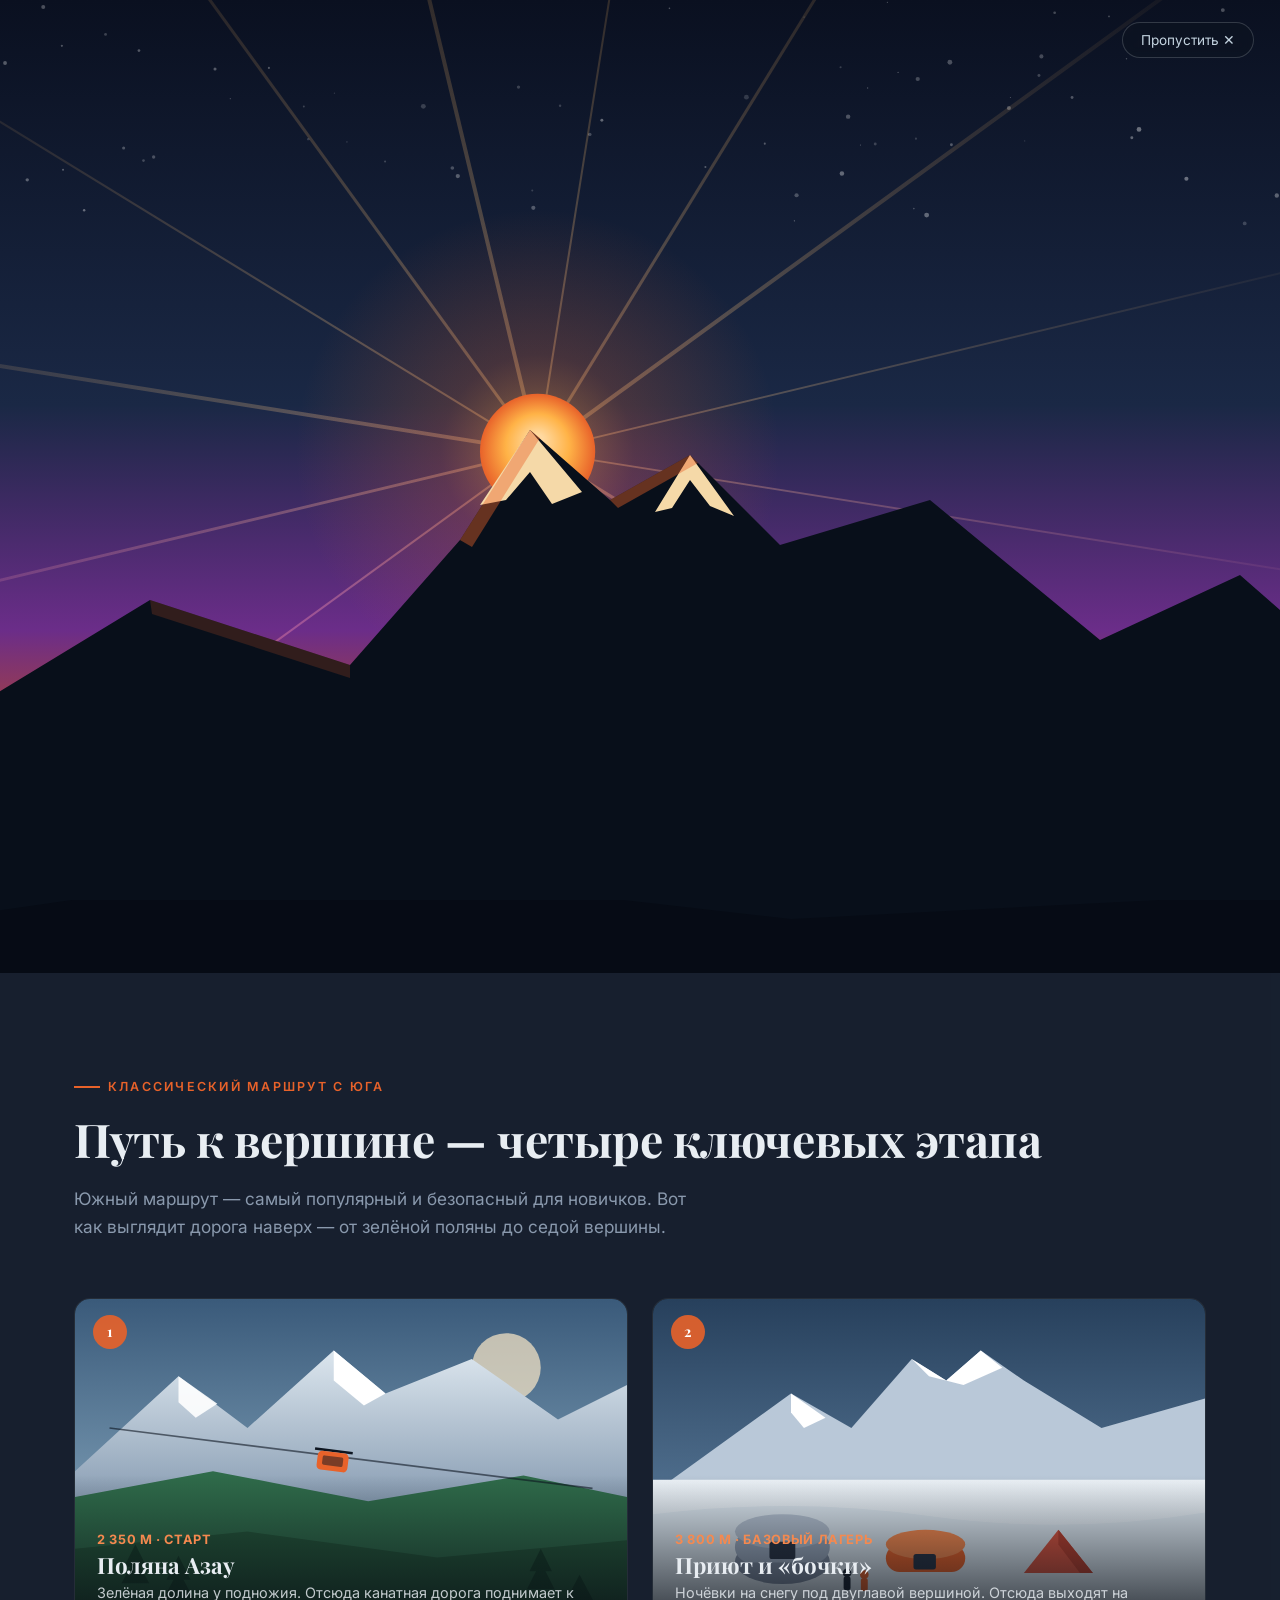
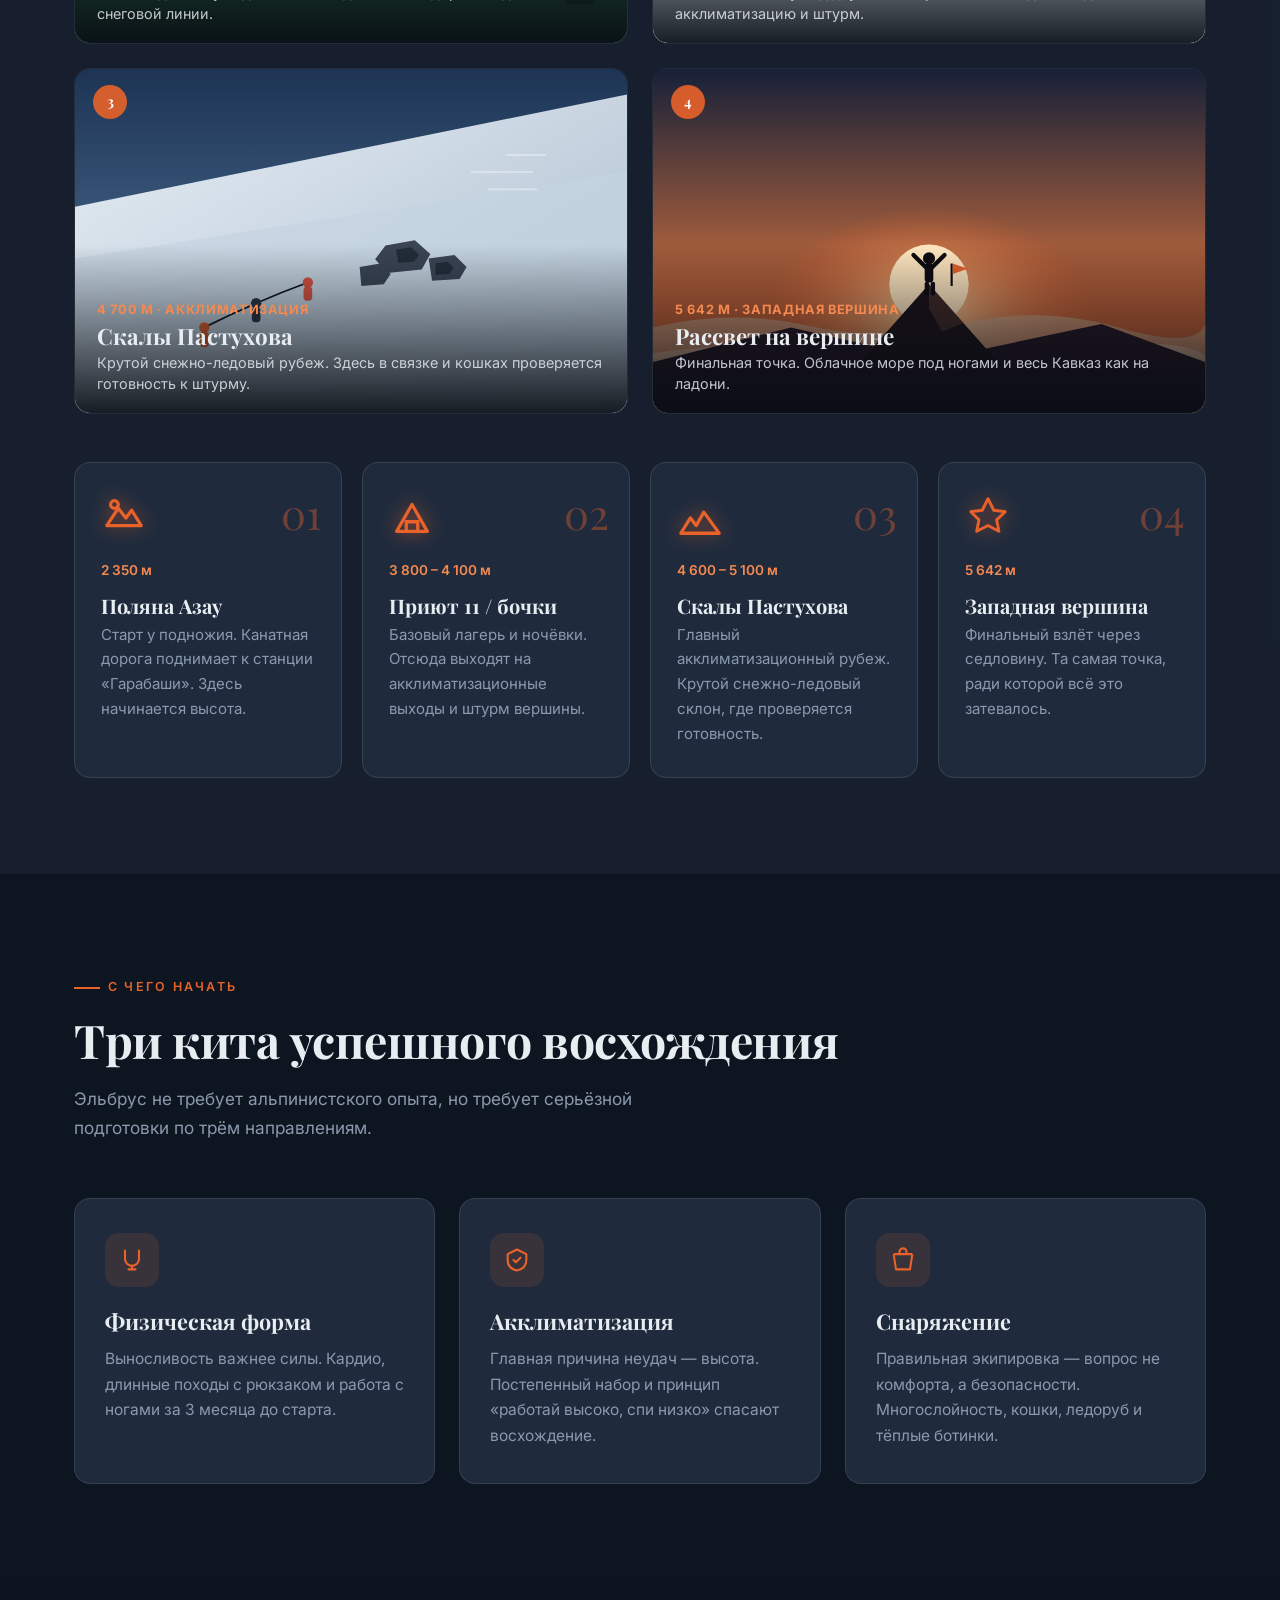
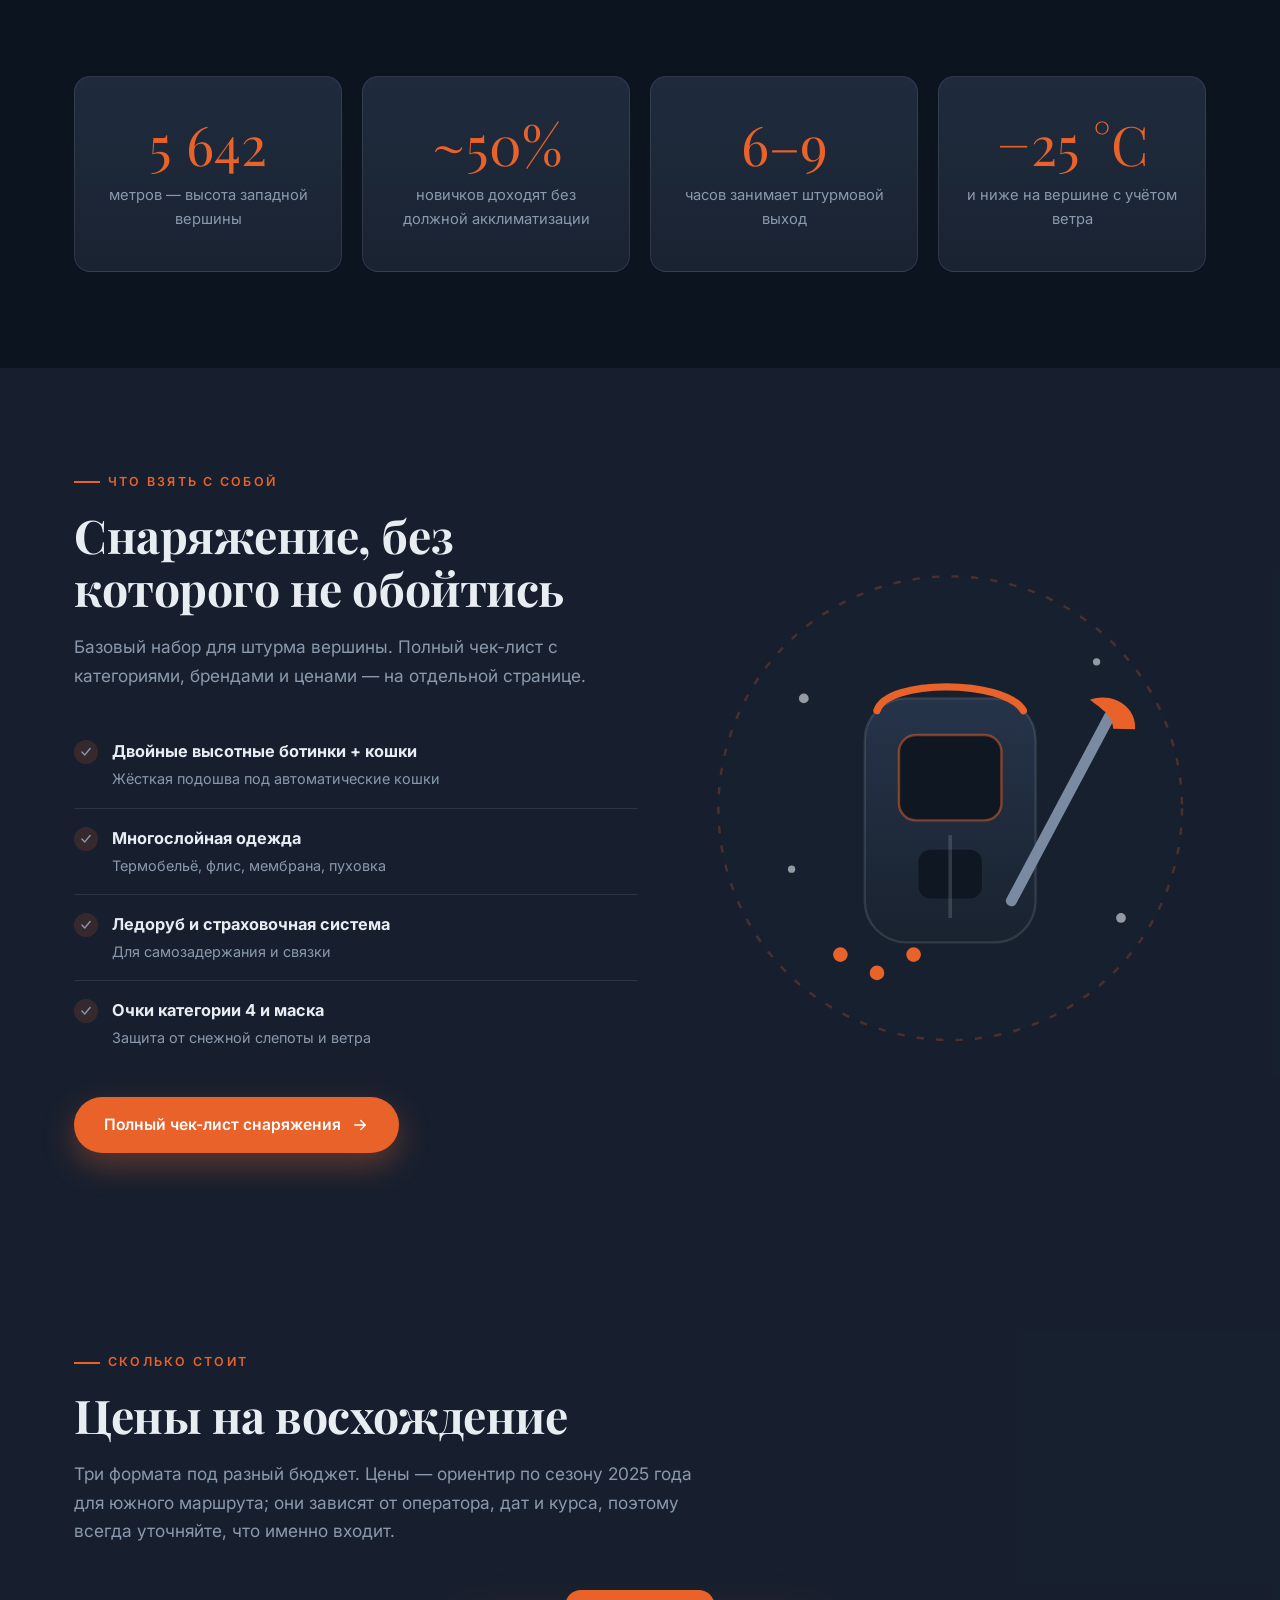
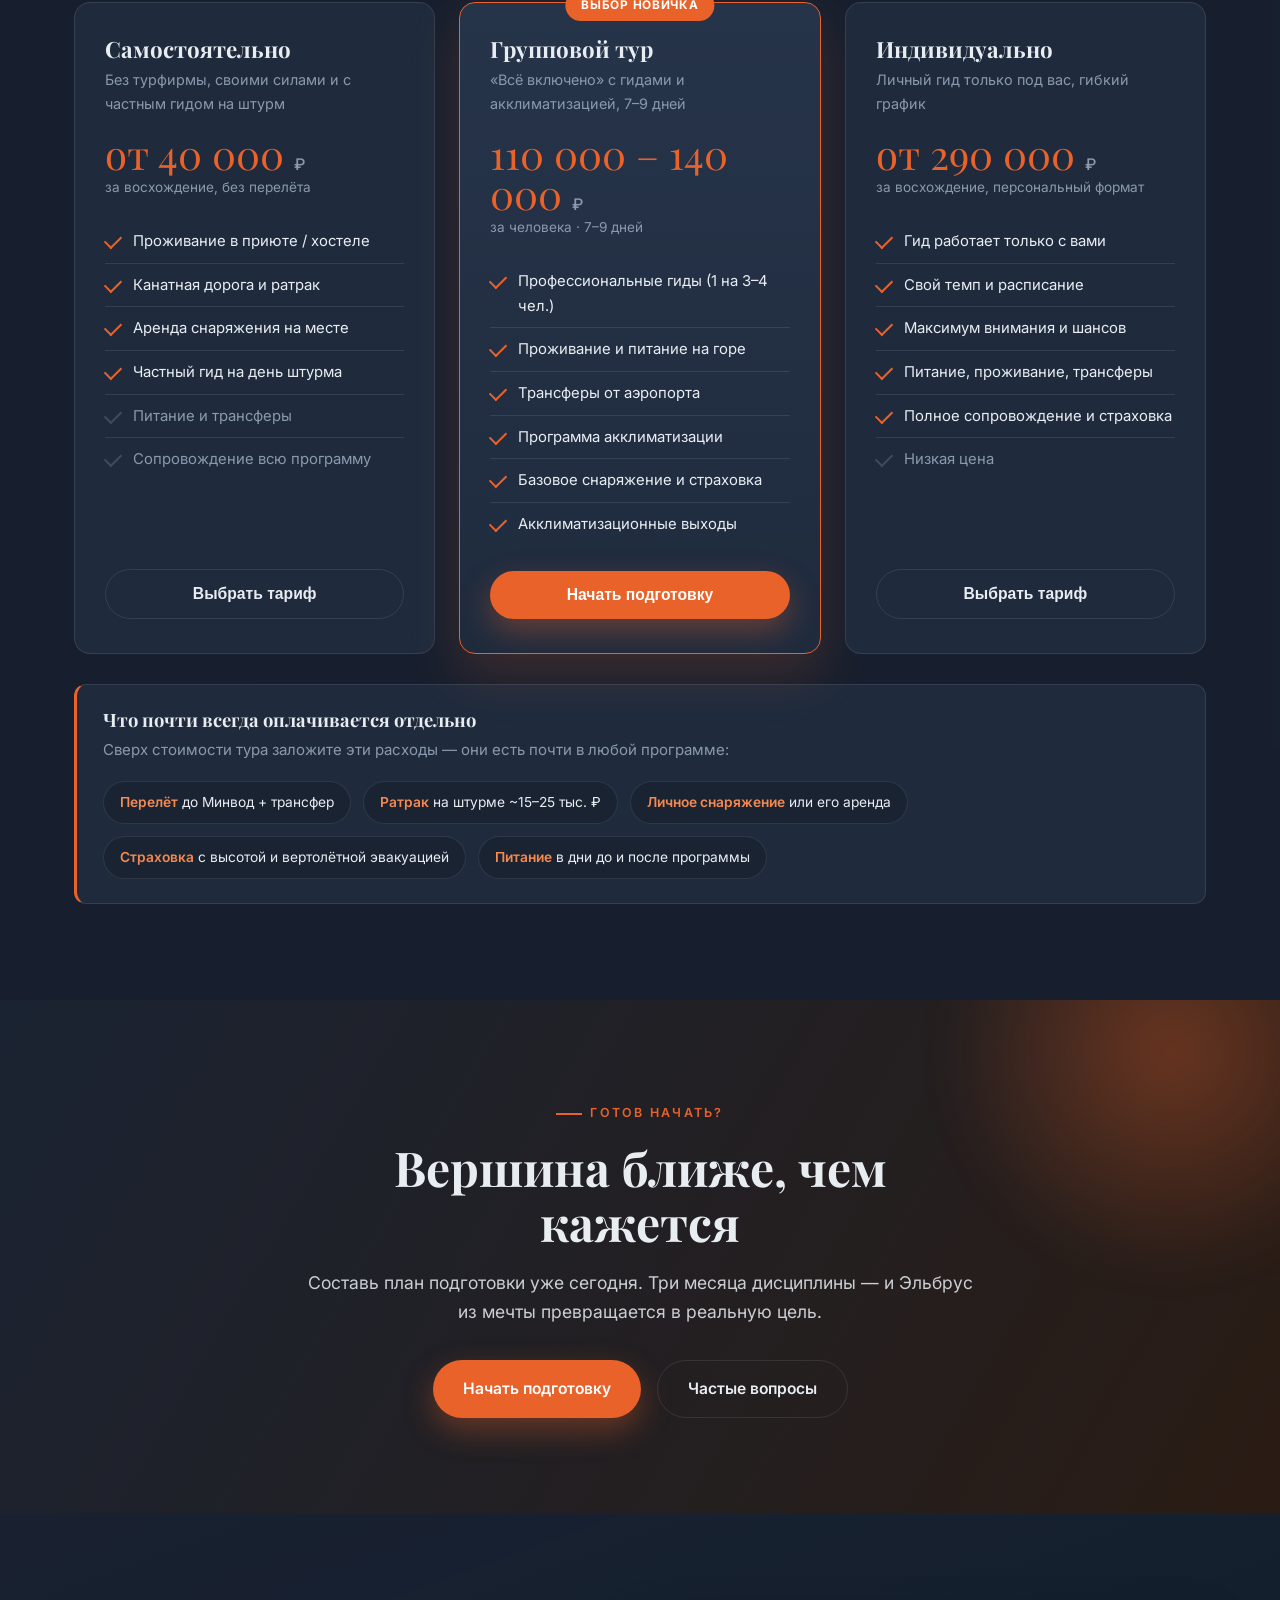
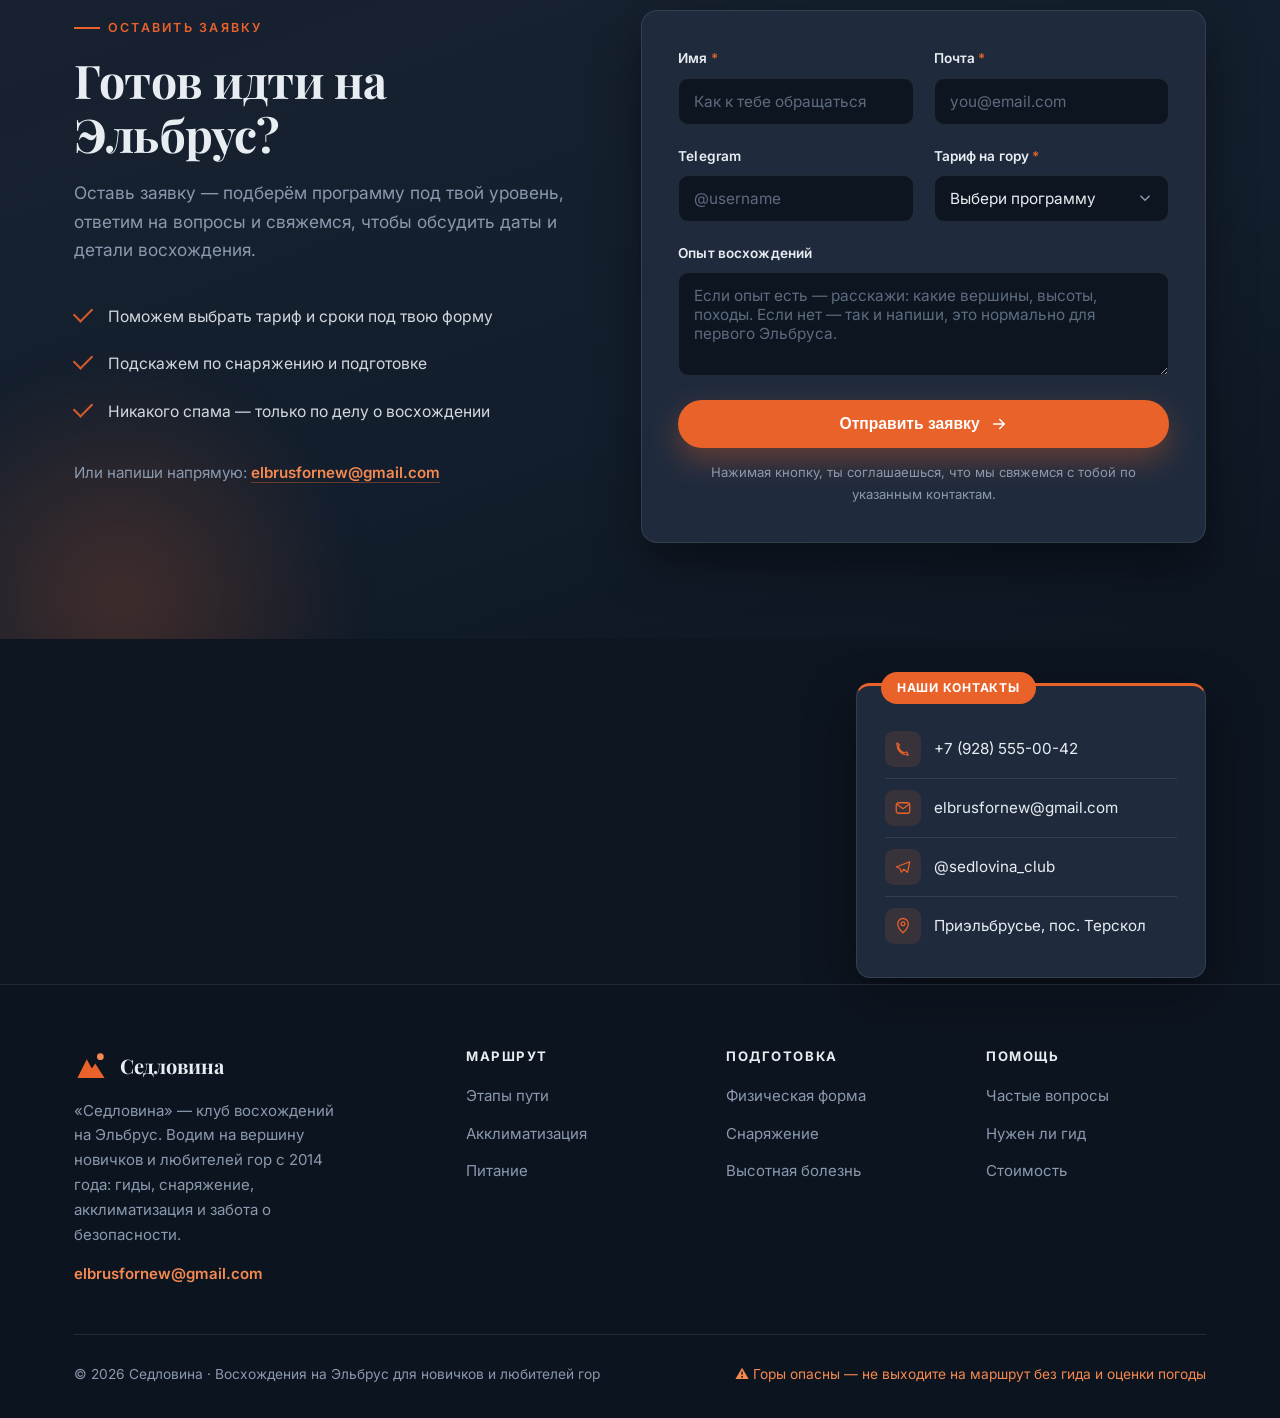
==== commit 5f0a91a5: "Add files via upload" ====
--- a/index.html
+++ b/index.html
@@ -3,8 +3,8 @@
 <head>
   <meta charset="UTF-8" />
   <meta name="viewport" content="width=device-width, initial-scale=1.0" />
-  <title>Восхождение на Эльбрус — гид для начинающих альпинистов</title>
-  <meta name="description" content="Полный путеводитель для новичков, планирующих первое восхождение на Эльбрус (5642 м): маршрут, подготовка, снаряжение и ответы на главные вопросы." />
+  <title>Седловина — восхождения на Эльбрус для новичков и любителей гор</title>
+  <meta name="description" content="«Седловина» — клуб восхождений на Эльбрус (5642 м). Туры с гидами для новичков и любителей гор: подготовка, снаряжение, акклиматизация, цены и заявка." />
   <link rel="preconnect" href="https://fonts.googleapis.com" />
   <link rel="preconnect" href="https://fonts.gstatic.com" crossorigin />
   <link href="https://fonts.googleapis.com/css2?family=Playfair+Display:wght@600;700;800&family=Inter:wght@400;500;600;700&display=swap" rel="stylesheet" />
@@ -22,7 +22,7 @@
           <path d="M15 12l6 11-3.5.5L13 16l2-4z" fill="#fff" fill-opacity=".85"/>
           <circle cx="31" cy="9" r="4" fill="#f5894f"/>
         </svg>
-        <span>Эльбрус<b style="color:var(--sunrise)">.</b>Гид</span>
+        <span>Седловина</span>
       </a>
       <nav>
         <ul class="nav-links">
@@ -99,9 +99,9 @@
     </div>
     <div class="container">
       <div class="hero-inner reveal">
-        <span class="eyebrow">Высочайшая вершина Европы · 5 642 м</span>
-        <h1>Твоё первое <span class="accent">восхождение</span> на Эльбрус</h1>
-        <p>Пошаговый путеводитель для новичков: от первой тренировки до момента, когда ты стоишь на вершине и встречаешь рассвет над Кавказом.</p>
+        <span class="eyebrow">Клуб восхождений на Эльбрус · 5 642 м</span>
+        <h1>Взойди на <span class="accent">Эльбрус</span> вместе с нами</h1>
+        <p>«Седловина» организует восхождения для новичков и любителей гор: подготовка, аренда снаряжения, опытные гиды и безопасный маршрут с юга — от поляны Азау до вершины на рассвете.</p>
         <div class="hero-actions">
           <a href="#apply" class="btn btn-primary">
             Начать подготовку
@@ -512,7 +512,7 @@
           </li>
           <li>
             <span class="contacts-ico"><svg width="18" height="18" viewBox="0 0 24 24" fill="none"><path d="M21 5L3 12l5 2 2 5 3-4 5 4 3-14z" stroke="currentColor" stroke-width="1.6" stroke-linejoin="round"/></svg></span>
-            <a href="https://t.me/elbrus_guide" target="_blank" rel="noopener">@elbrus_guide</a>
+            <a href="https://t.me/sedlovina_club" target="_blank" rel="noopener">@sedlovina_club</a>
           </li>
           <li>
             <span class="contacts-ico"><svg width="18" height="18" viewBox="0 0 24 24" fill="none"><path d="M12 21s7-6 7-12a7 7 0 10-14 0c0 6 7 12 7 12z" stroke="currentColor" stroke-width="1.7" stroke-linejoin="round"/><circle cx="12" cy="9" r="2.5" stroke="currentColor" stroke-width="1.7"/></svg></span>
@@ -530,9 +530,9 @@
         <div class="footer-brand">
           <a href="index.html" class="brand">
             <svg class="brand-mark" viewBox="0 0 40 40" fill="none"><path d="M4 34L15 12l6 11 4-6 11 17H4z" fill="#E8622A"/><circle cx="31" cy="9" r="4" fill="#f5894f"/></svg>
-            <span>Эльбрус<b style="color:var(--sunrise)">.</b>Гид</span>
+            <span>Седловина</span>
           </a>
-          <p>Независимый путеводитель для тех, кто идёт на свою первую большую вершину. Информация носит образовательный характер.</p>
+          <p>«Седловина» — клуб восхождений на Эльбрус. Водим на вершину новичков и любителей гор с 2014 года: гиды, снаряжение, акклиматизация и забота о безопасности.</p>
           <a class="footer-mail" href="mailto:elbrusfornew@gmail.com">elbrusfornew@gmail.com</a>
         </div>
         <div>
@@ -561,7 +561,7 @@
         </div>
       </div>
       <div class="footer-bottom">
-        <span>© <span data-year>2026</span> Эльбрус.Гид · Сделано для начинающих альпинистов</span>
+        <span>© <span data-year>2026</span> Седловина · Восхождения на Эльбрус для новичков и любителей гор</span>
         <span class="warn">⚠ Горы опасны — не выходите на маршрут без гида и оценки погоды</span>
       </div>
     </div>
